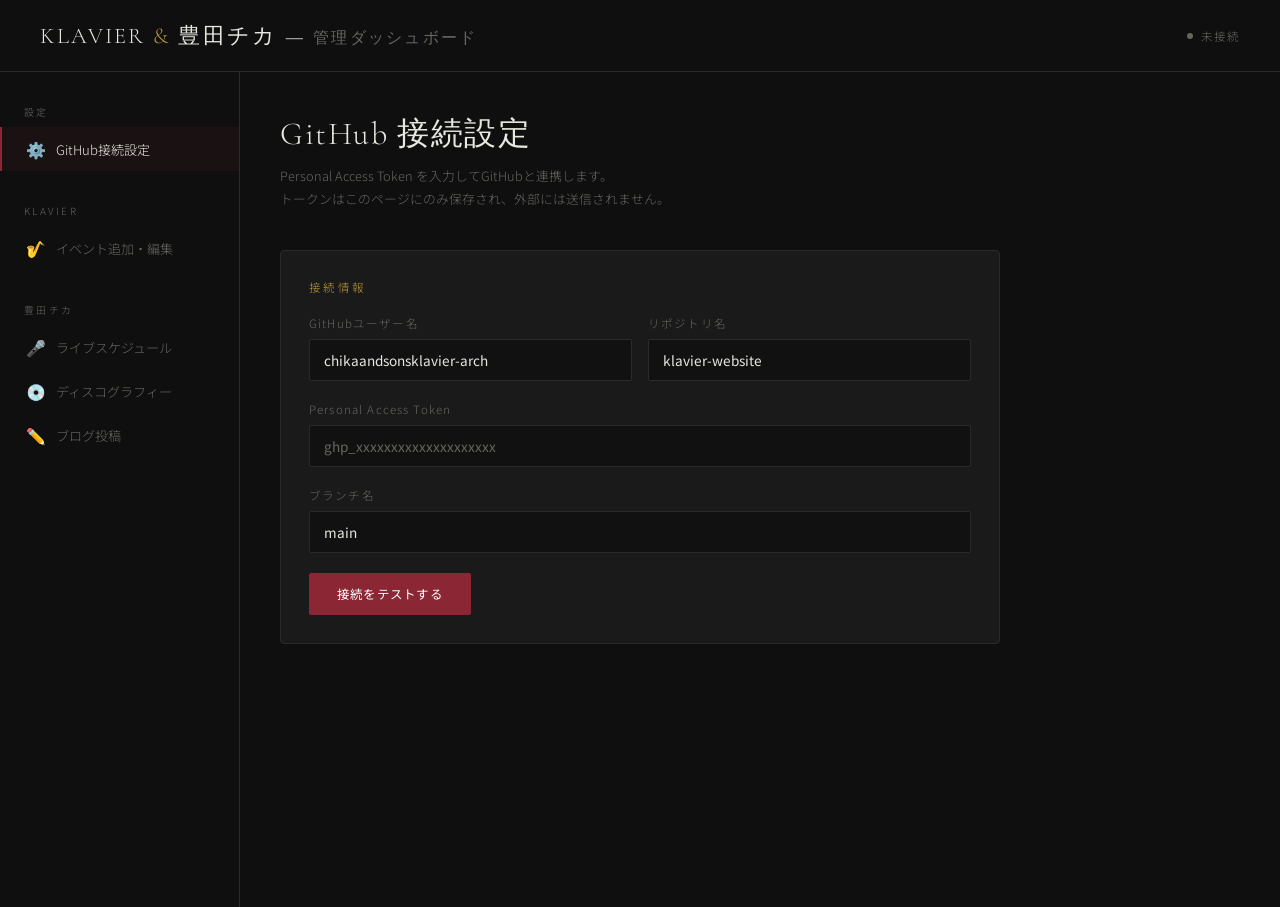
==== dashboard.html @ 5a494f1f "ダッシュボード追加" ====
<!DOCTYPE html>
<html lang="ja">
<head>
  <meta charset="UTF-8">
  <meta name="viewport" content="width=device-width, initial-scale=1.0">
  <title>管理ダッシュボード | KLAVIER & 豊田チカ</title>
  <link rel="preconnect" href="https://fonts.googleapis.com">
  <link href="https://fonts.googleapis.com/css2?family=Cormorant+Garamond:wght@300;400;600&family=Noto+Sans+JP:wght@300;400;500&display=swap" rel="stylesheet">
  <style>
    :root {
      --bg: #0f0f0f;
      --bg-card: #1a1a1a;
      --bg-input: #111111;
      --border: #2a2a2a;
      --border-focus: #8b2635;
      --text: #e8e8e0;
      --text-muted: #666660;
      --accent: #8b2635;
      --accent-light: #c4556a;
      --gold: #b8973a;
      --success: #3a8b5a;
      --font-display: 'Cormorant Garamond', Georgia, serif;
      --font-body: 'Noto Sans JP', sans-serif;
    }

    * { box-sizing: border-box; margin: 0; padding: 0; }

    body {
      background: var(--bg);
      color: var(--text);
      font-family: var(--font-body);
      font-weight: 300;
      min-height: 100vh;
    }

    /* ── ヘッダー ── */
    .header {
      border-bottom: 1px solid var(--border);
      padding: 20px 40px;
      display: flex;
      align-items: center;
      justify-content: space-between;
    }

    .header-logo {
      font-family: var(--font-display);
      font-size: 1.4rem;
      letter-spacing: 0.1em;
      color: var(--text);
    }

    .header-logo span { color: var(--gold); }

    .header-status {
      font-size: 0.72rem;
      letter-spacing: 0.1em;
      color: var(--text-muted);
      display: flex;
      align-items: center;
      gap: 8px;
    }

    .status-dot {
      width: 6px;
      height: 6px;
      border-radius: 50%;
      background: var(--text-muted);
    }

    .status-dot.connected { background: var(--success); }

    /* ── メインレイアウト ── */
    .layout {
      display: grid;
      grid-template-columns: 240px 1fr;
      min-height: calc(100vh - 65px);
    }

    /* ── サイドバー ── */
    .sidebar {
      border-right: 1px solid var(--border);
      padding: 32px 0;
    }

    .sidebar-section {
      margin-bottom: 32px;
    }

    .sidebar-label {
      font-size: 0.62rem;
      letter-spacing: 0.25em;
      text-transform: uppercase;
      color: var(--text-muted);
      padding: 0 24px;
      margin-bottom: 8px;
    }

    .sidebar-item {
      display: flex;
      align-items: center;
      gap: 10px;
      padding: 10px 24px;
      font-size: 0.82rem;
      color: var(--text-muted);
      cursor: pointer;
      transition: all 0.2s;
      border-left: 2px solid transparent;
    }

    .sidebar-item:hover {
      color: var(--text);
      background: rgba(255,255,255,0.03);
    }

    .sidebar-item.active {
      color: var(--text);
      border-left-color: var(--accent);
      background: rgba(139,38,53,0.08);
    }

    .sidebar-item .icon { font-size: 1rem; width: 20px; text-align: center; }

    /* ── メインコンテンツ ── */
    .main {
      padding: 40px;
      max-width: 800px;
    }

    /* ── セクションタイトル ── */
    .section-title {
      font-family: var(--font-display);
      font-size: 2rem;
      font-weight: 300;
      letter-spacing: 0.05em;
      margin-bottom: 8px;
    }

    .section-desc {
      font-size: 0.8rem;
      color: var(--text-muted);
      margin-bottom: 40px;
      line-height: 1.8;
    }

    /* ── GitHub設定カード ── */
    .settings-card {
      background: var(--bg-card);
      border: 1px solid var(--border);
      border-radius: 4px;
      padding: 28px;
      margin-bottom: 32px;
    }

    .settings-card-title {
      font-size: 0.72rem;
      letter-spacing: 0.2em;
      text-transform: uppercase;
      color: var(--gold);
      margin-bottom: 20px;
    }

    .settings-grid {
      display: grid;
      grid-template-columns: 1fr 1fr;
      gap: 16px;
    }

    /* ── フォーム要素 ── */
    .form-group { margin-bottom: 20px; }

    .form-label {
      display: block;
      font-size: 0.72rem;
      letter-spacing: 0.1em;
      color: var(--text-muted);
      margin-bottom: 8px;
    }

    .form-input,
    .form-textarea,
    .form-select {
      width: 100%;
      background: var(--bg-input);
      border: 1px solid var(--border);
      border-radius: 2px;
      color: var(--text);
      font-family: var(--font-body);
      font-size: 0.85rem;
      padding: 10px 14px;
      outline: none;
      transition: border-color 0.2s;
      -webkit-appearance: none;
    }

    .form-input:focus,
    .form-textarea:focus,
    .form-select:focus {
      border-color: var(--border-focus);
    }

    .form-input::placeholder,
    .form-textarea::placeholder {
      color: var(--text-muted);
    }

    .form-textarea {
      resize: vertical;
      min-height: 100px;
      line-height: 1.7;
    }

    .form-select option { background: var(--bg-card); }

    /* 2カラムグリッド */
    .form-grid {
      display: grid;
      grid-template-columns: 1fr 1fr;
      gap: 16px;
    }

    /* ── ボタン ── */
    .btn {
      padding: 12px 28px;
      font-family: var(--font-body);
      font-size: 0.78rem;
      letter-spacing: 0.1em;
      border-radius: 2px;
      cursor: pointer;
      border: none;
      transition: all 0.2s;
    }

    .btn-primary {
      background: var(--accent);
      color: #fff;
    }

    .btn-primary:hover { background: var(--accent-light); }
    .btn-primary:disabled { opacity: 0.4; cursor: not-allowed; }

    .btn-secondary {
      background: transparent;
      color: var(--text-muted);
      border: 1px solid var(--border);
    }

    .btn-secondary:hover {
      border-color: var(--text-muted);
      color: var(--text);
    }

    .btn-small {
      padding: 8px 16px;
      font-size: 0.72rem;
    }

    /* ── ログ・ステータス ── */
    .log-box {
      background: #080808;
      border: 1px solid var(--border);
      border-radius: 2px;
      padding: 16px;
      font-family: 'Courier New', monospace;
      font-size: 0.75rem;
      color: #5a9;
      min-height: 120px;
      max-height: 200px;
      overflow-y: auto;
      line-height: 1.8;
      margin-top: 20px;
      display: none;
    }

    .log-box.visible { display: block; }
    .log-error { color: #c55; }
    .log-success { color: #5a9; }
    .log-info { color: #88a; }

    /* ── 区切り線 ── */
    .divider {
      border: none;
      border-top: 1px solid var(--border);
      margin: 32px 0;
    }

    /* ── タブ ── */
    .tabs {
      display: flex;
      gap: 2px;
      margin-bottom: 32px;
      border-bottom: 1px solid var(--border);
    }

    .tab {
      padding: 10px 20px;
      font-size: 0.78rem;
      letter-spacing: 0.08em;
      color: var(--text-muted);
      cursor: pointer;
      border-bottom: 2px solid transparent;
      transition: all 0.2s;
      background: none;
      border-top: none;
      border-left: none;
      border-right: none;
      font-family: var(--font-body);
    }

    .tab:hover { color: var(--text); }

    .tab.active {
      color: var(--text);
      border-bottom-color: var(--accent);
    }

    /* ── パネル ── */
    .panel { display: none; }
    .panel.active { display: block; }

    /* ── 画像アップロード ── */
    .upload-area {
      border: 1px dashed var(--border);
      border-radius: 4px;
      padding: 32px;
      text-align: center;
      cursor: pointer;
      transition: border-color 0.2s;
      position: relative;
    }

    .upload-area:hover { border-color: var(--accent); }

    .upload-area input[type="file"] {
      position: absolute;
      inset: 0;
      opacity: 0;
      cursor: pointer;
    }

    .upload-icon { font-size: 2rem; margin-bottom: 8px; }

    .upload-text {
      font-size: 0.8rem;
      color: var(--text-muted);
      line-height: 1.8;
    }

    .upload-preview {
      display: none;
      margin-top: 16px;
    }

    .upload-preview img {
      max-height: 160px;
      border-radius: 2px;
      margin: 0 auto;
    }

    /* ── AIプレビューエリア ── */
    .ai-preview {
      background: var(--bg-card);
      border: 1px solid var(--border);
      border-radius: 4px;
      padding: 20px;
      margin-top: 20px;
      display: none;
    }

    .ai-preview.visible { display: block; }

    .ai-preview-label {
      font-size: 0.65rem;
      letter-spacing: 0.2em;
      text-transform: uppercase;
      color: var(--gold);
      margin-bottom: 12px;
    }

    .ai-preview-content {
      font-size: 0.82rem;
      line-height: 1.9;
      color: var(--text);
      white-space: pre-wrap;
    }

    /* ── スピナー ── */
    .spinner {
      display: inline-block;
      width: 14px;
      height: 14px;
      border: 2px solid rgba(255,255,255,0.2);
      border-top-color: #fff;
      border-radius: 50%;
      animation: spin 0.6s linear infinite;
      vertical-align: middle;
      margin-right: 6px;
    }

    @keyframes spin { to { transform: rotate(360deg); } }

    /* ── トースト通知 ── */
    .toast {
      position: fixed;
      bottom: 32px;
      right: 32px;
      background: var(--bg-card);
      border: 1px solid var(--border);
      border-radius: 4px;
      padding: 16px 24px;
      font-size: 0.82rem;
      transform: translateY(80px);
      opacity: 0;
      transition: all 0.3s;
      z-index: 9999;
    }

    .toast.show {
      transform: translateY(0);
      opacity: 1;
    }

    .toast.success { border-color: var(--success); color: #5cb; }
    .toast.error { border-color: var(--accent); color: var(--accent-light); }

    /* ── レスポンシブ ── */
    @media (max-width: 768px) {
      .layout { grid-template-columns: 1fr; }
      .sidebar { border-right: none; border-bottom: 1px solid var(--border); padding: 16px 0; }
      .sidebar-section { margin-bottom: 8px; }
      .main { padding: 24px 20px; }
      .form-grid { grid-template-columns: 1fr; }
      .settings-grid { grid-template-columns: 1fr; }
      .header { padding: 16px 20px; }
    }
  </style>
</head>
<body>

  <!-- ヘッダー -->
  <header class="header">
    <div class="header-logo">
      KLAVIER <span>&</span> 豊田チカ — <span style="font-size:1rem; color: var(--text-muted);">管理ダッシュボード</span>
    </div>
    <div class="header-status">
      <div class="status-dot" id="status-dot"></div>
      <span id="status-text">未接続</span>
    </div>
  </header>

  <div class="layout">

    <!-- サイドバー -->
    <nav class="sidebar">
      <div class="sidebar-section">
        <div class="sidebar-label">設定</div>
        <div class="sidebar-item active" onclick="showSection('settings')">
          <span class="icon">⚙️</span> GitHub接続設定
        </div>
      </div>

      <div class="sidebar-section">
        <div class="sidebar-label">KLAVIER</div>
        <div class="sidebar-item" onclick="showSection('klavier-event')">
          <span class="icon">🎷</span> イベント追加・編集
        </div>
      </div>

      <div class="sidebar-section">
        <div class="sidebar-label">豊田チカ</div>
        <div class="sidebar-item" onclick="showSection('chika-live')">
          <span class="icon">🎤</span> ライブスケジュール
        </div>
        <div class="sidebar-item" onclick="showSection('chika-disc')">
          <span class="icon">💿</span> ディスコグラフィー
        </div>
        <div class="sidebar-item" onclick="showSection('chika-blog')">
          <span class="icon">✏️</span> ブログ投稿
        </div>
      </div>
    </nav>

    <!-- メインコンテンツ -->
    <main class="main">

      <!-- ══════════════════════════════
           GitHub接続設定
           ══════════════════════════════ -->
      <section id="section-settings" class="panel active">
        <h1 class="section-title">GitHub 接続設定</h1>
        <p class="section-desc">
          Personal Access Token を入力してGitHubと連携します。<br>
          トークンはこのページにのみ保存され、外部には送信されません。
        </p>

        <div class="settings-card">
          <div class="settings-card-title">接続情報</div>
          <div class="settings-grid">
            <div class="form-group">
              <label class="form-label">GitHubユーザー名</label>
              <input type="text" class="form-input" id="gh-user"
                placeholder="chikaandsonsklavier-arch"
                value="chikaandsonsklavier-arch">
            </div>
            <div class="form-group">
              <label class="form-label">リポジトリ名</label>
              <input type="text" class="form-input" id="gh-repo"
                placeholder="klavier-website"
                value="klavier-website">
            </div>
          </div>
          <div class="form-group">
            <label class="form-label">Personal Access Token</label>
            <input type="password" class="form-input" id="gh-token"
              placeholder="ghp_xxxxxxxxxxxxxxxxxxxx">
          </div>
          <div class="form-group">
            <label class="form-label">ブランチ名</label>
            <input type="text" class="form-input" id="gh-branch"
              placeholder="main" value="main">
          </div>
          <button class="btn btn-primary" onclick="testConnection()">接続をテストする</button>
        </div>

        <div id="log-settings" class="log-box"></div>
      </section>

      <!-- ══════════════════════════════
           KLAVIERイベント追加・編集
           ══════════════════════════════ -->
      <section id="section-klavier-event" class="panel">
        <h1 class="section-title">イベント追加・編集</h1>
        <p class="section-desc">
          イベントを追加すると events.js が自動で更新されます。<br>
          ホームのスライドショーとイベントページに自動反映されます。
        </p>

        <!-- タブ：追加 / 一覧 -->
        <div class="tabs">
          <button class="tab active" onclick="switchTab(this, 'tab-add')">＋ イベントを追加</button>
          <button class="tab" onclick="switchTab(this, 'tab-list')">一覧・削除</button>
        </div>

        <!-- 追加タブ -->
        <div id="tab-add" class="panel active">
          <div class="form-grid">
            <div class="form-group">
              <label class="form-label">月 <span style="color:var(--accent)">*</span></label>
              <select class="form-select" id="ev-month">
                <option value="">選択してください</option>
                <option>1</option><option>2</option><option>3</option>
                <option>4</option><option>5</option><option>6</option>
                <option>7</option><option>8</option><option>9</option>
                <option>10</option><option>11</option><option>12</option>
              </select>
            </div>
            <div class="form-group">
              <label class="form-label">日付 <span style="color:var(--accent)">*</span></label>
              <input type="text" class="form-input" id="ev-date"
                placeholder="例: 7月5日（土）">
            </div>
          </div>

          <div class="form-group">
            <label class="form-label">イベントタイトル <span style="color:var(--accent)">*</span></label>
            <input type="text" class="form-input" id="ev-title"
              placeholder="例: Summer Jazz Night">
          </div>

          <div class="form-group">
            <label class="form-label">出演アーティスト <span style="color:var(--accent)">*</span></label>
            <input type="text" class="form-input" id="ev-artist"
              placeholder="例: 豊田チカ & ピアノトリオ">
          </div>

          <div class="form-grid">
            <div class="form-group">
              <label class="form-label">時間</label>
              <input type="text" class="form-input" id="ev-time"
                placeholder="OPEN 19:00 / START 19:30">
            </div>
            <div class="form-group">
              <label class="form-label">料金</label>
              <input type="text" class="form-input" id="ev-charge"
                placeholder="¥3,000">
            </div>
          </div>

          <div class="form-group">
            <label class="form-label">説明文（任意）</label>
            <textarea class="form-textarea" id="ev-desc"
              placeholder="ライブの紹介文を入力してください"></textarea>
          </div>

          <!-- 画像アップロード -->
          <div class="form-group">
            <label class="form-label">フライヤー画像（任意）</label>
            <div class="upload-area" id="upload-area">
              <input type="file" accept="image/*" id="ev-image" onchange="previewImage(this)">
              <div class="upload-icon">🖼️</div>
              <div class="upload-text">
                クリックして画像を選択<br>
                <span style="font-size:0.7rem">JPG・PNG・WebP対応</span>
              </div>
              <div class="upload-preview" id="upload-preview">
                <img id="preview-img" src="" alt="プレビュー">
              </div>
            </div>
          </div>

          <!-- AIによる説明文生成 -->
          <div class="form-group">
            <button class="btn btn-secondary btn-small" onclick="generateDescription()">
              ✨ AIで説明文を生成する
            </button>
            <div class="ai-preview" id="ai-preview">
              <div class="ai-preview-label">AI生成プレビュー</div>
              <div class="ai-preview-content" id="ai-preview-content"></div>
              <div style="margin-top:12px; display:flex; gap:8px;">
                <button class="btn btn-primary btn-small" onclick="useAIDescription()">この文章を使う</button>
                <button class="btn btn-secondary btn-small" onclick="generateDescription()">再生成</button>
              </div>
            </div>
          </div>

          <hr class="divider">

          <div style="display:flex; gap:12px;">
            <button class="btn btn-primary" onclick="addEvent()" id="btn-add-event">
              GitHubに保存して公開する
            </button>
            <button class="btn btn-secondary" onclick="clearEventForm()">クリア</button>
          </div>

          <div id="log-event" class="log-box"></div>
        </div>

        <!-- 一覧タブ -->
        <div id="tab-list" class="panel">
          <button class="btn btn-secondary btn-small" onclick="loadEventList()" style="margin-bottom:20px;">
            🔄 一覧を読み込む
          </button>
          <div id="event-list-container">
            <p style="color:var(--text-muted); font-size:0.82rem;">「一覧を読み込む」をクリックしてください。</p>
          </div>
          <div id="log-list" class="log-box"></div>
        </div>
      </section>

      <!-- ══════════════════════════════
           豊田チカ ライブスケジュール
           ══════════════════════════════ -->
      <section id="section-chika-live" class="panel">
        <h1 class="section-title">ライブスケジュール追加</h1>
        <p class="section-desc">豊田チカサイトのライブスケジュールページに情報を追加します。</p>

        <div class="form-group">
          <label class="form-label">日付 <span style="color:var(--accent)">*</span></label>
          <input type="text" class="form-input" id="live-date" placeholder="例: 7月15日（火）">
        </div>

        <div class="form-group">
          <label class="form-label">タイトル・会場 <span style="color:var(--accent)">*</span></label>
          <input type="text" class="form-input" id="live-title" placeholder="例: Blue Note Tokyo">
        </div>

        <div class="form-grid">
          <div class="form-group">
            <label class="form-label">時間</label>
            <input type="text" class="form-input" id="live-time" placeholder="開場19:00 / 開演19:30">
          </div>
          <div class="form-group">
            <label class="form-label">料金</label>
            <input type="text" class="form-input" id="live-charge" placeholder="¥4,000">
          </div>
        </div>

        <div class="form-group">
          <label class="form-label">詳細・メモ</label>
          <textarea class="form-textarea" id="live-detail" placeholder="会場住所や出演者など"></textarea>
        </div>

        <button class="btn btn-primary" onclick="addLive()">GitHubに保存して公開する</button>
        <div id="log-live" class="log-box"></div>
      </section>

      <!-- ══════════════════════════════
           ディスコグラフィー追加
           ══════════════════════════════ -->
      <section id="section-chika-disc" class="panel">
        <h1 class="section-title">ディスコグラフィー追加</h1>
        <p class="section-desc">新しいCDアルバムをディスコグラフィーページに追加します。</p>

        <div class="form-grid">
          <div class="form-group">
            <label class="form-label">リリース年・種別</label>
            <input type="text" class="form-input" id="disc-year" placeholder="例: 2025 / 12th Album">
          </div>
          <div class="form-group">
            <label class="form-label">レーベル</label>
            <input type="text" class="form-input" id="disc-label" placeholder="例: キングレコード">
          </div>
        </div>

        <div class="form-group">
          <label class="form-label">アルバムタイトル <span style="color:var(--accent)">*</span></label>
          <input type="text" class="form-input" id="disc-title" placeholder="例: My Favorite Songs">
        </div>

        <div class="form-group">
          <label class="form-label">ジャケット画像（任意）</label>
          <div class="upload-area">
            <input type="file" accept="image/*" id="disc-image" onchange="previewDiscImage(this)">
            <div class="upload-icon">💿</div>
            <div class="upload-text">クリックして画像を選択</div>
            <div class="upload-preview" id="disc-preview">
              <img id="disc-preview-img" src="" alt="プレビュー">
            </div>
          </div>
        </div>

        <button class="btn btn-primary" onclick="addDisc()">GitHubに保存して公開する</button>
        <div id="log-disc" class="log-box"></div>
      </section>

      <!-- ══════════════════════════════
           ブログ投稿
           ══════════════════════════════ -->
      <section id="section-chika-blog" class="panel">
        <h1 class="section-title">ブログ投稿</h1>
        <p class="section-desc">新しいブログ記事を投稿します。現在はComing Soon表示中です。</p>

        <div class="form-group">
          <label class="form-label">タイトル <span style="color:var(--accent)">*</span></label>
          <input type="text" class="form-input" id="blog-title" placeholder="記事のタイトル">
        </div>

        <div class="form-group">
          <label class="form-label">本文 <span style="color:var(--accent)">*</span></label>
          <textarea class="form-textarea" id="blog-body"
            style="min-height:200px"
            placeholder="記事の内容を入力してください"></textarea>
        </div>

        <div class="form-group">
          <button class="btn btn-secondary btn-small" onclick="generateBlogContent()">
            ✨ AIで文章を整える
          </button>
          <div class="ai-preview" id="ai-blog-preview">
            <div class="ai-preview-label">AI整形プレビュー</div>
            <div class="ai-preview-content" id="ai-blog-content"></div>
            <div style="margin-top:12px; display:flex; gap:8px;">
              <button class="btn btn-primary btn-small" onclick="useBlogContent()">この内容を使う</button>
              <button class="btn btn-secondary btn-small" onclick="generateBlogContent()">再生成</button>
            </div>
          </div>
        </div>

        <div style="background:rgba(139,38,53,0.08); border:1px solid rgba(139,38,53,0.2); border-radius:4px; padding:16px; margin-bottom:20px; font-size:0.78rem; color:var(--text-muted);">
          ⚠️ ブログ機能は現在Coming Soon表示中です。投稿するとブログページが自動でオープンします。
        </div>

        <button class="btn btn-primary" onclick="addBlog()">GitHubに保存して公開する</button>
        <div id="log-blog" class="log-box"></div>
      </section>

    </main>
  </div>

  <!-- トースト通知 -->
  <div class="toast" id="toast"></div>

<script>
// ============================================================
// GitHub API の設定を取得するヘルパー
// ローカルストレージに保存してページを閉じても設定が残る
// ============================================================
function getConfig() {
  return {
    user:   document.getElementById('gh-user')?.value   || localStorage.getItem('gh-user')   || '',
    repo:   document.getElementById('gh-repo')?.value   || localStorage.getItem('gh-repo')   || '',
    token:  document.getElementById('gh-token')?.value  || localStorage.getItem('gh-token')  || '',
    branch: document.getElementById('gh-branch')?.value || localStorage.getItem('gh-branch') || 'main',
  };
}

// ページ読み込み時に保存済み設定を復元
window.addEventListener('DOMContentLoaded', () => {
  const fields = ['gh-user','gh-repo','gh-token','gh-branch'];
  fields.forEach(id => {
    const el = document.getElementById(id);
    const saved = localStorage.getItem(id);
    if (el && saved) el.value = saved;
  });
});

// 設定をlocalStorageに保存
function saveConfig() {
  ['gh-user','gh-repo','gh-token','gh-branch'].forEach(id => {
    const el = document.getElementById(id);
    if (el) localStorage.setItem(id, el.value);
  });
}

// ============================================================
// GitHub API: ファイルの内容とSHAを取得する
// SHA はファイルを更新するときに必要なID
// ============================================================
async function getFile(path) {
  const { user, repo, token, branch } = getConfig();
  const url = `https://api.github.com/repos/${user}/${repo}/contents/${path}?ref=${branch}`;
  const res = await fetch(url, {
    headers: {
      'Authorization': `token ${token}`,
      'Accept': 'application/vnd.github.v3+json',
    }
  });
  if (!res.ok) throw new Error(`ファイル取得失敗: ${path} (${res.status})`);
  const data = await res.json();
  // Base64デコードしてテキストに変換
  const content = decodeURIComponent(escape(atob(data.content.replace(/\n/g, ''))));
  return { content, sha: data.sha };
}

// ============================================================
// GitHub API: ファイルを更新（または新規作成）する
// ============================================================
async function putFile(path, content, message, sha = null) {
  const { user, repo, token, branch } = getConfig();
  const url = `https://api.github.com/repos/${user}/${repo}/contents/${path}`;
  const body = {
    message,
    content: btoa(unescape(encodeURIComponent(content))), // Base64エンコード
    branch,
  };
  if (sha) body.sha = sha; // 既存ファイルを更新する場合はSHAが必要

  const res = await fetch(url, {
    method: 'PUT',
    headers: {
      'Authorization': `token ${token}`,
      'Accept': 'application/vnd.github.v3+json',
      'Content-Type': 'application/json',
    },
    body: JSON.stringify(body),
  });
  if (!res.ok) {
    const err = await res.json();
    throw new Error(err.message || `更新失敗 (${res.status})`);
  }
  return await res.json();
}

// ============================================================
// ログ表示ヘルパー
// ============================================================
function log(boxId, msg, type = 'info') {
  const box = document.getElementById(boxId);
  if (!box) return;
  box.classList.add('visible');
  const line = document.createElement('div');
  line.className = `log-${type}`;
  const time = new Date().toLocaleTimeString('ja-JP');
  line.textContent = `[${time}] ${msg}`;
  box.appendChild(line);
  box.scrollTop = box.scrollHeight;
}

// ============================================================
// トースト通知
// ============================================================
function showToast(msg, type = 'success') {
  const toast = document.getElementById('toast');
  toast.textContent = msg;
  toast.className = `toast ${type} show`;
  setTimeout(() => toast.classList.remove('show'), 3500);
}

// ============================================================
// セクション切り替え（サイドバー）
// ============================================================
function showSection(name) {
  // 全パネルを非表示
  document.querySelectorAll('.panel[id^="section-"]').forEach(p => p.classList.remove('active'));
  document.querySelectorAll('.sidebar-item').forEach(i => i.classList.remove('active'));

  // 対象を表示
  document.getElementById(`section-${name}`)?.classList.add('active');
  event.currentTarget.classList.add('active');
}

// ============================================================
// タブ切り替え（イベントページ内）
// ============================================================
function switchTab(btn, tabId) {
  btn.closest('.panel[id^="section-"]').querySelectorAll('.tab').forEach(t => t.classList.remove('active'));
  btn.classList.add('active');
  const parent = btn.closest('.panel[id^="section-"]');
  parent.querySelectorAll(':scope > .panel').forEach(p => p.classList.remove('active'));
  parent.querySelector(`#${tabId}`)?.classList.add('active');
}

// ============================================================
// GitHub接続テスト
// ============================================================
async function testConnection() {
  saveConfig();
  const logId = 'log-settings';
  log(logId, 'GitHub APIに接続中...', 'info');

  const { user, repo, token } = getConfig();
  if (!user || !repo || !token) {
    log(logId, '❌ ユーザー名・リポジトリ名・トークンを入力してください', 'error');
    return;
  }

  try {
    const res = await fetch(`https://api.github.com/repos/${user}/${repo}`, {
      headers: { 'Authorization': `token ${token}` }
    });
    if (res.ok) {
      const data = await res.json();
      log(logId, `✅ 接続成功！ リポジトリ: ${data.full_name}`, 'success');
      document.getElementById('status-dot').classList.add('connected');
      document.getElementById('status-text').textContent = '接続済み';
      showToast('GitHubに接続しました！');
    } else {
      log(logId, `❌ 接続失敗 (${res.status}) — トークンを確認してください`, 'error');
    }
  } catch (e) {
    log(logId, `❌ エラー: ${e.message}`, 'error');
  }
}

// ============================================================
// 画像プレビュー
// ============================================================
function previewImage(input) {
  if (!input.files[0]) return;
  const preview = document.getElementById('upload-preview');
  const img = document.getElementById('preview-img');
  img.src = URL.createObjectURL(input.files[0]);
  preview.style.display = 'block';
}

function previewDiscImage(input) {
  if (!input.files[0]) return;
  const preview = document.getElementById('disc-preview');
  const img = document.getElementById('disc-preview-img');
  img.src = URL.createObjectURL(input.files[0]);
  preview.style.display = 'block';
}

// ============================================================
// Claude API: AI説明文生成（イベント用）
// ============================================================
async function generateDescription() {
  const title  = document.getElementById('ev-title').value;
  const artist = document.getElementById('ev-artist').value;
  const date   = document.getElementById('ev-date').value;
  const charge = document.getElementById('ev-charge').value;

  if (!artist) {
    showToast('アーティスト名を入力してください', 'error');
    return;
  }

  const preview = document.getElementById('ai-preview');
  const content = document.getElementById('ai-preview-content');
  preview.classList.add('visible');
  content.textContent = '生成中...';

  try {
    // Claude APIを呼び出して説明文を生成
    const res = await fetch('https://api.anthropic.com/v1/messages', {
      method: 'POST',
      headers: { 'Content-Type': 'application/json' },
      body: JSON.stringify({
        model: 'claude-sonnet-4-20250514',
        max_tokens: 1000,
        messages: [{
          role: 'user',
          content: `阿佐ヶ谷のジャズバー「KLAVIER」のライブイベントの紹介文を日本語で2〜3文で書いてください。
          
イベント情報：
- タイトル: ${title || '未入力'}
- 出演: ${artist}
- 日付: ${date || '未入力'}
- 料金: ${charge || '未入力'}

ジャズバーらしい上品で魅力的な文体でお願いします。来店意欲が高まるような文章にしてください。説明文だけを返してください。`
        }]
      })
    });

    const data = await res.json();
    const text = data.content?.[0]?.text || '生成できませんでした';
    content.textContent = text;
  } catch (e) {
    content.textContent = `エラー: ${e.message}`;
  }
}

// AI生成文をフォームに適用
function useAIDescription() {
  const text = document.getElementById('ai-preview-content').textContent;
  document.getElementById('ev-desc').value = text;
  document.getElementById('ai-preview').classList.remove('visible');
  showToast('説明文を適用しました');
}

// ============================================================
// Claude API: AIブログ文章整形
// ============================================================
async function generateBlogContent() {
  const body = document.getElementById('blog-body').value;
  const title = document.getElementById('blog-title').value;

  if (!body) {
    showToast('本文を入力してください', 'error');
    return;
  }

  const preview = document.getElementById('ai-blog-preview');
  const content = document.getElementById('ai-blog-content');
  preview.classList.add('visible');
  content.textContent = '生成中...';

  try {
    const res = await fetch('https://api.anthropic.com/v1/messages', {
      method: 'POST',
      headers: { 'Content-Type': 'application/json' },
      body: JSON.stringify({
        model: 'claude-sonnet-4-20250514',
        max_tokens: 1000,
        messages: [{
          role: 'user',
          content: `以下の文章をジャズボーカリスト豊田チカのブログ記事として自然で読みやすい日本語に整えてください。
タイトル: ${title}
本文: ${body}

整えた本文だけを返してください。`
        }]
      })
    });

    const data = await res.json();
    content.textContent = data.content?.[0]?.text || '生成できませんでした';
  } catch (e) {
    content.textContent = `エラー: ${e.message}`;
  }
}

function useBlogContent() {
  const text = document.getElementById('ai-blog-content').textContent;
  document.getElementById('blog-body').value = text;
  document.getElementById('ai-blog-preview').classList.remove('visible');
  showToast('本文を適用しました');
}

// ============================================================
// イベント追加 → events.js を更新してGitHubにプッシュ
// ============================================================
async function addEvent() {
  const logId = 'log-event';
  const month  = document.getElementById('ev-month').value;
  const date   = document.getElementById('ev-date').value;
  const title  = document.getElementById('ev-title').value;
  const artist = document.getElementById('ev-artist').value;
  const time   = document.getElementById('ev-time').value;
  const charge = document.getElementById('ev-charge').value;
  const desc   = document.getElementById('ev-desc').value;

  if (!month || !date || !artist) {
    showToast('月・日付・アーティスト名は必須です', 'error');
    return;
  }

  const btn = document.getElementById('btn-add-event');
  btn.disabled = true;
  btn.innerHTML = '<span class="spinner"></span>保存中...';

  log(logId, 'events.js を取得中...', 'info');

  try {
    // events.js のパス（リポジトリ内のパス）
    const filePath = 'files/klavier/js/events.js';
    const { content, sha } = await getFile(filePath);

    // 新しいイベントオブジェクトを文字列として作成
    const newEvent = `  {
    month: ${month},
    date: "${date}",
    title: "${title}",
    artist: "${artist}",
    time: "${time || 'OPEN 19:00 / START 19:30'}",
    charge: "${charge || '¥3,000'}",
    description: "${desc.replace(/"/g, '\\"')}",
    image: "",
  },`;

    // events.js の配列の末尾（];の直前）に挿入
    const updated = content.replace(/(\s*\];)(?=[^]*$)/, `\n${newEvent}\n$1`);

    log(logId, 'GitHubに保存中...', 'info');
    await putFile(filePath, updated, `イベント追加: ${date} ${artist}`, sha);

    log(logId, `✅ 完了！ ${date} ${artist} を追加しました`, 'success');
    log(logId, '⏳ サイトへの反映まで1〜2分かかります', 'info');
    showToast('イベントを追加しました！');
    clearEventForm();

  } catch (e) {
    log(logId, `❌ エラー: ${e.message}`, 'error');
    showToast('エラーが発生しました', 'error');
  } finally {
    btn.disabled = false;
    btn.innerHTML = 'GitHubに保存して公開する';
  }
}

// ============================================================
// イベント一覧読み込み
// ============================================================
async function loadEventList() {
  const logId = 'log-list';
  const container = document.getElementById('event-list-container');
  container.innerHTML = '<p style="color:var(--text-muted);font-size:0.82rem;">読み込み中...</p>';

  try {
    const { content } = await getFile('files/klavier/js/events.js');

    // events.jsからイベントデータを正規表現で抽出
    const matches = [...content.matchAll(/month:\s*(\d+)[^}]*date:\s*"([^"]+)"[^}]*title:\s*"([^"]+)"[^}]*artist:\s*"([^"]+)"/gs)];

    if (matches.length === 0) {
      container.innerHTML = '<p style="color:var(--text-muted);font-size:0.82rem;">イベントが見つかりません</p>';
      return;
    }

    container.innerHTML = matches.map((m, i) => `
      <div style="display:grid; grid-template-columns:1fr auto; gap:12px; align-items:center;
                  padding:14px 16px; border:1px solid var(--border); border-radius:2px; margin-bottom:8px;">
        <div>
          <div style="font-size:0.72rem; color:var(--gold); margin-bottom:4px;">${m[1]}月 — ${m[2]}</div>
          <div style="font-size:0.88rem;">${m[3]}</div>
          <div style="font-size:0.78rem; color:var(--text-muted);">${m[4]}</div>
        </div>
      </div>
    `).join('');

    log(logId, `✅ ${matches.length}件のイベントを読み込みました`, 'success');

  } catch (e) {
    container.innerHTML = `<p style="color:var(--accent-light);font-size:0.82rem;">❌ ${e.message}</p>`;
  }
}

// ============================================================
// ライブスケジュール追加 → chika/live-schedule.html を更新
// ============================================================
async function addLive() {
  const logId = 'log-live';
  const date   = document.getElementById('live-date').value;
  const title  = document.getElementById('live-title').value;
  const time   = document.getElementById('live-time').value;
  const charge = document.getElementById('live-charge').value;
  const detail = document.getElementById('live-detail').value;

  if (!date || !title) {
    showToast('日付とタイトルは必須です', 'error');
    return;
  }

  log(logId, 'live-schedule.html を取得中...', 'info');

  try {
    const filePath = 'files/chika/live-schedule.html';
    const { content, sha } = await getFile(filePath);

    // 新しいライブアイテムのHTMLを作成
    const newItem = `
        <div class="event-list-item">
          <div class="event-list-date">
            <div class="event-list-date-text">${date}</div>
          </div>
          <div class="event-list-body">
            <h3 class="event-list-title">${title}</h3>
            <p class="event-list-artist">豊田チカ</p>
            <div class="event-list-meta">
              ${time ? `<strong>時間</strong>${time}<br>` : ''}
              ${charge ? `<strong>料金</strong>${charge}<br>` : ''}
              ${detail ? `<span style="color:var(--color-text-muted)">${detail}</span>` : ''}
            </div>
          </div>
        </div>`;

    // 「準備中」のサンプルアイテムの後に挿入
    const updated = content.replace(
      /(<div class="events-list"[^>]*>)/,
      `$1\n${newItem}`
    );

    log(logId, 'GitHubに保存中...', 'info');
    await putFile(filePath, updated, `ライブ追加: ${date} ${title}`, sha);

    log(logId, `✅ 完了！ ${date} ${title} を追加しました`, 'success');
    showToast('ライブスケジュールを追加しました！');

    // フォームをクリア
    ['live-date','live-title','live-time','live-charge','live-detail'].forEach(id => {
      document.getElementById(id).value = '';
    });

  } catch (e) {
    log(logId, `❌ エラー: ${e.message}`, 'error');
    showToast('エラーが発生しました', 'error');
  }
}

// ============================================================
// ディスコグラフィー追加 → chika/discography.html を更新
// ============================================================
async function addDisc() {
  const logId  = 'log-disc';
  const year   = document.getElementById('disc-year').value;
  const title  = document.getElementById('disc-title').value;
  const label  = document.getElementById('disc-label').value;

  if (!title) {
    showToast('タイトルは必須です', 'error');
    return;
  }

  log(logId, 'discography.html を取得中...', 'info');

  try {
    const filePath = 'files/chika/discography.html';
    const { content, sha } = await getFile(filePath);

    const newItem = `
        <article class="disc-item">
          <div class="disc-cover">♩</div>
          <div class="disc-info">
            <p class="disc-year">${year}</p>
            <h2 class="disc-title">${title}</h2>
            <p class="disc-label">${label}</p>
          </div>
        </article>`;

    // ディスコグラフィーリストの先頭に追加（新しいものを上に）
    const updated = content.replace(
      /(<div class="discography-list">)/,
      `$1\n${newItem}`
    );

    log(logId, 'GitHubに保存中...', 'info');
    await putFile(filePath, updated, `ディスコグラフィー追加: ${title}`, sha);

    log(logId, `✅ 完了！ ${title} を追加しました`, 'success');
    showToast('ディスコグラフィーを追加しました！');

    ['disc-year','disc-title','disc-label'].forEach(id => {
      document.getElementById(id).value = '';
    });

  } catch (e) {
    log(logId, `❌ エラー: ${e.message}`, 'error');
    showToast('エラーが発生しました', 'error');
  }
}

// ============================================================
// ブログ投稿 → chika/blog.html を更新（Coming Soonを解除）
// ============================================================
async function addBlog() {
  const logId = 'log-blog';
  const title = document.getElementById('blog-title').value;
  const body  = document.getElementById('blog-body').value;

  if (!title || !body) {
    showToast('タイトルと本文は必須です', 'error');
    return;
  }

  log(logId, 'blog.html を取得中...', 'info');

  try {
    const filePath = 'files/chika/blog.html';
    const { content, sha } = await getFile(filePath);

    const date = new Date().toLocaleDateString('ja-JP', { year:'numeric', month:'long', day:'numeric' });

    // Coming Soonのdivを実際のブログ記事に置き換える
    const newContent = content.replace(
      /<div class="coming-soon">[\s\S]*?<\/div>/,
      `<div style="max-width:680px; margin:0 auto; padding: 80px 40px;">
        <article style="border-bottom:1px solid var(--color-border); padding-bottom:60px; margin-bottom:60px;">
          <p style="font-size:0.72rem; letter-spacing:0.2em; color:var(--color-text-muted); margin-bottom:16px;">${date}</p>
          <h2 style="font-family:var(--font-display); font-size:1.8rem; font-weight:400; margin-bottom:24px;">${title}</h2>
          <div style="font-size:0.9rem; line-height:2.1; color:var(--color-text);">${body.replace(/\n/g, '<br>')}</div>
        </article>
      </div>`
    );

    log(logId, 'GitHubに保存中...', 'info');
    await putFile(filePath, newContent, `ブログ投稿: ${title}`, sha);

    log(logId, `✅ 完了！「${title}」を投稿しました`, 'success');
    showToast('ブログを投稿しました！');

  } catch (e) {
    log(logId, `❌ エラー: ${e.message}`, 'error');
    showToast('エラーが発生しました', 'error');
  }
}

// ============================================================
// フォームクリア
// ============================================================
function clearEventForm() {
  ['ev-month','ev-date','ev-title','ev-artist','ev-time','ev-charge','ev-desc'].forEach(id => {
    const el = document.getElementById(id);
    if (el) el.value = '';
  });
  document.getElementById('upload-preview').style.display = 'none';
  document.getElementById('ai-preview').classList.remove('visible');
}
</script>
</body>
</html>
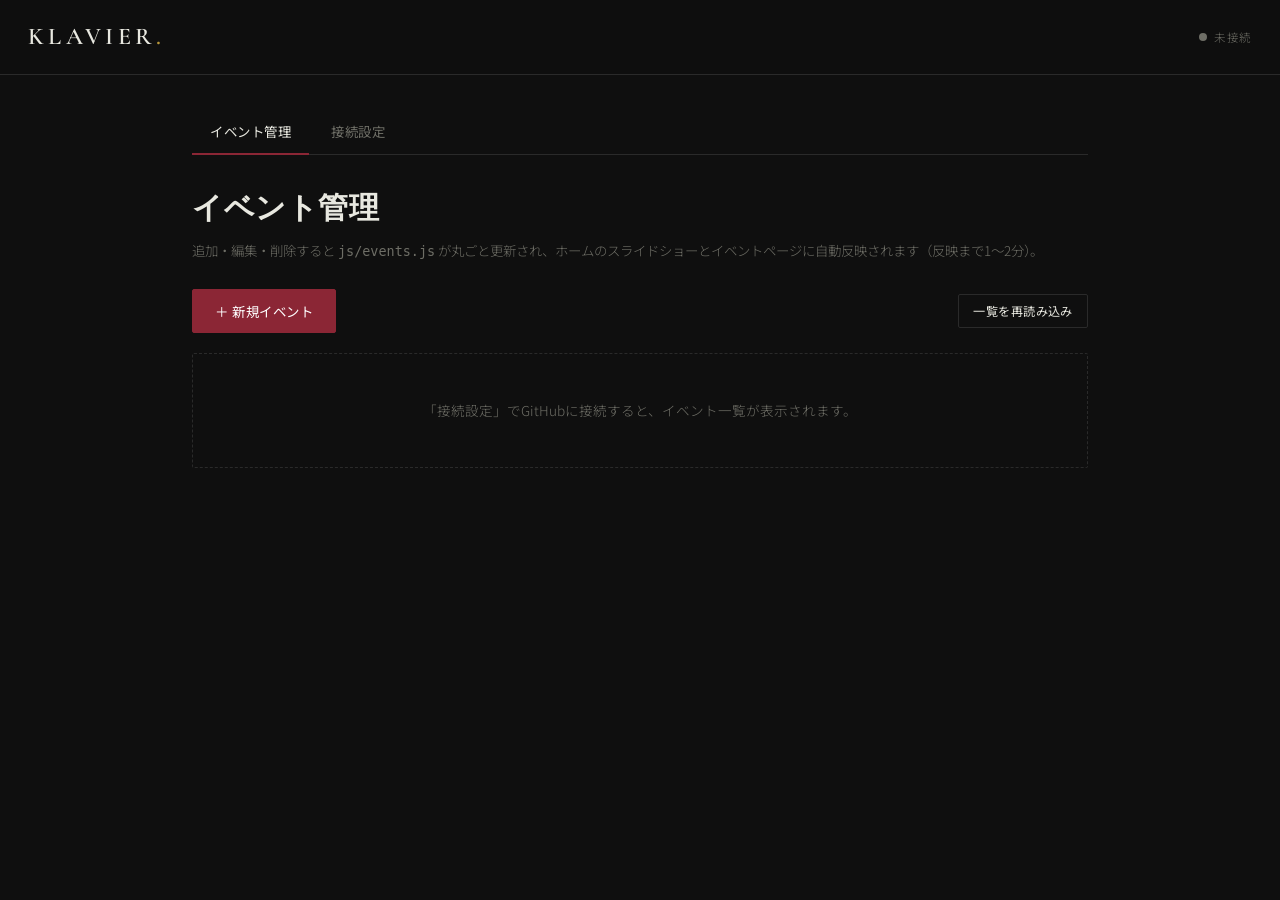
==== commit b605ec09: "feat: rebuild dashboard with edit/delete + working image upload" ====
--- a/dashboard.html
+++ b/dashboard.html
@@ -1,1330 +1,738 @@
 <!DOCTYPE html>
 <html lang="ja">
 <head>
-  <meta charset="UTF-8">
-  <meta name="viewport" content="width=device-width, initial-scale=1.0">
-  <title>管理ダッシュボード | KLAVIER & 豊田チカ</title>
-  <link rel="preconnect" href="https://fonts.googleapis.com">
-  <link href="https://fonts.googleapis.com/css2?family=Cormorant+Garamond:wght@300;400;600&family=Noto+Sans+JP:wght@300;400;500&display=swap" rel="stylesheet">
-  <style>
-    :root {
-      --bg: #0f0f0f;
-      --bg-card: #1a1a1a;
-      --bg-input: #111111;
-      --border: #2a2a2a;
-      --border-focus: #8b2635;
-      --text: #e8e8e0;
-      --text-muted: #666660;
-      --accent: #8b2635;
-      --accent-light: #c4556a;
-      --gold: #b8973a;
-      --success: #3a8b5a;
-      --font-display: 'Cormorant Garamond', Georgia, serif;
-      --font-body: 'Noto Sans JP', sans-serif;
-    }
-
-    * { box-sizing: border-box; margin: 0; padding: 0; }
-
-    body {
-      background: var(--bg);
-      color: var(--text);
-      font-family: var(--font-body);
-      font-weight: 300;
-      min-height: 100vh;
-    }
-
-    /* ── ヘッダー ── */
-    .header {
-      border-bottom: 1px solid var(--border);
-      padding: 20px 40px;
-      display: flex;
-      align-items: center;
-      justify-content: space-between;
-    }
-
-    .header-logo {
-      font-family: var(--font-display);
-      font-size: 1.4rem;
-      letter-spacing: 0.1em;
-      color: var(--text);
-    }
-
-    .header-logo span { color: var(--gold); }
-
-    .header-status {
-      font-size: 0.72rem;
-      letter-spacing: 0.1em;
-      color: var(--text-muted);
-      display: flex;
-      align-items: center;
-      gap: 8px;
-    }
-
-    .status-dot {
-      width: 6px;
-      height: 6px;
-      border-radius: 50%;
-      background: var(--text-muted);
-    }
-
-    .status-dot.connected { background: var(--success); }
-
-    /* ── メインレイアウト ── */
-    .layout {
-      display: grid;
-      grid-template-columns: 240px 1fr;
-      min-height: calc(100vh - 65px);
-    }
-
-    /* ── サイドバー ── */
-    .sidebar {
-      border-right: 1px solid var(--border);
-      padding: 32px 0;
-    }
-
-    .sidebar-section {
-      margin-bottom: 32px;
-    }
-
-    .sidebar-label {
-      font-size: 0.62rem;
-      letter-spacing: 0.25em;
-      text-transform: uppercase;
-      color: var(--text-muted);
-      padding: 0 24px;
-      margin-bottom: 8px;
-    }
-
-    .sidebar-item {
-      display: flex;
-      align-items: center;
-      gap: 10px;
-      padding: 10px 24px;
-      font-size: 0.82rem;
-      color: var(--text-muted);
-      cursor: pointer;
-      transition: all 0.2s;
-      border-left: 2px solid transparent;
-    }
-
-    .sidebar-item:hover {
-      color: var(--text);
-      background: rgba(255,255,255,0.03);
-    }
-
-    .sidebar-item.active {
-      color: var(--text);
-      border-left-color: var(--accent);
-      background: rgba(139,38,53,0.08);
-    }
-
-    .sidebar-item .icon { font-size: 1rem; width: 20px; text-align: center; }
-
-    /* ── メインコンテンツ ── */
-    .main {
-      padding: 40px;
-      max-width: 800px;
-    }
-
-    /* ── セクションタイトル ── */
-    .section-title {
-      font-family: var(--font-display);
-      font-size: 2rem;
-      font-weight: 300;
-      letter-spacing: 0.05em;
-      margin-bottom: 8px;
-    }
-
-    .section-desc {
-      font-size: 0.8rem;
-      color: var(--text-muted);
-      margin-bottom: 40px;
-      line-height: 1.8;
-    }
-
-    /* ── GitHub設定カード ── */
-    .settings-card {
-      background: var(--bg-card);
-      border: 1px solid var(--border);
-      border-radius: 4px;
-      padding: 28px;
-      margin-bottom: 32px;
-    }
-
-    .settings-card-title {
-      font-size: 0.72rem;
-      letter-spacing: 0.2em;
-      text-transform: uppercase;
-      color: var(--gold);
-      margin-bottom: 20px;
-    }
-
-    .settings-grid {
-      display: grid;
-      grid-template-columns: 1fr 1fr;
-      gap: 16px;
-    }
-
-    /* ── フォーム要素 ── */
-    .form-group { margin-bottom: 20px; }
-
-    .form-label {
-      display: block;
-      font-size: 0.72rem;
-      letter-spacing: 0.1em;
-      color: var(--text-muted);
-      margin-bottom: 8px;
-    }
-
-    .form-input,
-    .form-textarea,
-    .form-select {
-      width: 100%;
-      background: var(--bg-input);
-      border: 1px solid var(--border);
-      border-radius: 2px;
-      color: var(--text);
-      font-family: var(--font-body);
-      font-size: 0.85rem;
-      padding: 10px 14px;
-      outline: none;
-      transition: border-color 0.2s;
-      -webkit-appearance: none;
-    }
-
-    .form-input:focus,
-    .form-textarea:focus,
-    .form-select:focus {
-      border-color: var(--border-focus);
-    }
-
-    .form-input::placeholder,
-    .form-textarea::placeholder {
-      color: var(--text-muted);
-    }
-
-    .form-textarea {
-      resize: vertical;
-      min-height: 100px;
-      line-height: 1.7;
-    }
-
-    .form-select option { background: var(--bg-card); }
-
-    /* 2カラムグリッド */
-    .form-grid {
-      display: grid;
-      grid-template-columns: 1fr 1fr;
-      gap: 16px;
-    }
-
-    /* ── ボタン ── */
-    .btn {
-      padding: 12px 28px;
-      font-family: var(--font-body);
-      font-size: 0.78rem;
-      letter-spacing: 0.1em;
-      border-radius: 2px;
-      cursor: pointer;
-      border: none;
-      transition: all 0.2s;
-    }
-
-    .btn-primary {
-      background: var(--accent);
-      color: #fff;
-    }
-
-    .btn-primary:hover { background: var(--accent-light); }
-    .btn-primary:disabled { opacity: 0.4; cursor: not-allowed; }
-
-    .btn-secondary {
-      background: transparent;
-      color: var(--text-muted);
-      border: 1px solid var(--border);
-    }
-
-    .btn-secondary:hover {
-      border-color: var(--text-muted);
-      color: var(--text);
-    }
-
-    .btn-small {
-      padding: 8px 16px;
-      font-size: 0.72rem;
-    }
-
-    /* ── ログ・ステータス ── */
-    .log-box {
-      background: #080808;
-      border: 1px solid var(--border);
-      border-radius: 2px;
-      padding: 16px;
-      font-family: 'Courier New', monospace;
-      font-size: 0.75rem;
-      color: #5a9;
-      min-height: 120px;
-      max-height: 200px;
-      overflow-y: auto;
-      line-height: 1.8;
-      margin-top: 20px;
-      display: none;
-    }
-
-    .log-box.visible { display: block; }
-    .log-error { color: #c55; }
-    .log-success { color: #5a9; }
-    .log-info { color: #88a; }
-
-    /* ── 区切り線 ── */
-    .divider {
-      border: none;
-      border-top: 1px solid var(--border);
-      margin: 32px 0;
-    }
-
-    /* ── タブ ── */
-    .tabs {
-      display: flex;
-      gap: 2px;
-      margin-bottom: 32px;
-      border-bottom: 1px solid var(--border);
-    }
-
-    .tab {
-      padding: 10px 20px;
-      font-size: 0.78rem;
-      letter-spacing: 0.08em;
-      color: var(--text-muted);
-      cursor: pointer;
-      border-bottom: 2px solid transparent;
-      transition: all 0.2s;
-      background: none;
-      border-top: none;
-      border-left: none;
-      border-right: none;
-      font-family: var(--font-body);
-    }
-
-    .tab:hover { color: var(--text); }
-
-    .tab.active {
-      color: var(--text);
-      border-bottom-color: var(--accent);
-    }
-
-    /* ── パネル ── */
-    .panel { display: none; }
-    .panel.active { display: block; }
-
-    /* ── 画像アップロード ── */
-    .upload-area {
-      border: 1px dashed var(--border);
-      border-radius: 4px;
-      padding: 32px;
-      text-align: center;
-      cursor: pointer;
-      transition: border-color 0.2s;
-      position: relative;
-    }
-
-    .upload-area:hover { border-color: var(--accent); }
-
-    .upload-area input[type="file"] {
-      position: absolute;
-      inset: 0;
-      opacity: 0;
-      cursor: pointer;
-    }
-
-    .upload-icon { font-size: 2rem; margin-bottom: 8px; }
-
-    .upload-text {
-      font-size: 0.8rem;
-      color: var(--text-muted);
-      line-height: 1.8;
-    }
-
-    .upload-preview {
-      display: none;
-      margin-top: 16px;
-    }
-
-    .upload-preview img {
-      max-height: 160px;
-      border-radius: 2px;
-      margin: 0 auto;
-    }
-
-    /* ── AIプレビューエリア ── */
-    .ai-preview {
-      background: var(--bg-card);
-      border: 1px solid var(--border);
-      border-radius: 4px;
-      padding: 20px;
-      margin-top: 20px;
-      display: none;
-    }
-
-    .ai-preview.visible { display: block; }
-
-    .ai-preview-label {
-      font-size: 0.65rem;
-      letter-spacing: 0.2em;
-      text-transform: uppercase;
-      color: var(--gold);
-      margin-bottom: 12px;
-    }
-
-    .ai-preview-content {
-      font-size: 0.82rem;
-      line-height: 1.9;
-      color: var(--text);
-      white-space: pre-wrap;
-    }
-
-    /* ── スピナー ── */
-    .spinner {
-      display: inline-block;
-      width: 14px;
-      height: 14px;
-      border: 2px solid rgba(255,255,255,0.2);
-      border-top-color: #fff;
-      border-radius: 50%;
-      animation: spin 0.6s linear infinite;
-      vertical-align: middle;
-      margin-right: 6px;
-    }
-
-    @keyframes spin { to { transform: rotate(360deg); } }
-
-    /* ── トースト通知 ── */
-    .toast {
-      position: fixed;
-      bottom: 32px;
-      right: 32px;
-      background: var(--bg-card);
-      border: 1px solid var(--border);
-      border-radius: 4px;
-      padding: 16px 24px;
-      font-size: 0.82rem;
-      transform: translateY(80px);
-      opacity: 0;
-      transition: all 0.3s;
-      z-index: 9999;
-    }
-
-    .toast.show {
-      transform: translateY(0);
-      opacity: 1;
-    }
-
-    .toast.success { border-color: var(--success); color: #5cb; }
-    .toast.error { border-color: var(--accent); color: var(--accent-light); }
-
-    /* ── レスポンシブ ── */
-    @media (max-width: 768px) {
-      .layout { grid-template-columns: 1fr; }
-      .sidebar { border-right: none; border-bottom: 1px solid var(--border); padding: 16px 0; }
-      .sidebar-section { margin-bottom: 8px; }
-      .main { padding: 24px 20px; }
-      .form-grid { grid-template-columns: 1fr; }
-      .settings-grid { grid-template-columns: 1fr; }
-      .header { padding: 16px 20px; }
-    }
-  </style>
+<meta charset="UTF-8">
+<meta name="viewport" content="width=device-width, initial-scale=1.0">
+<title>KLAVIER 管理ダッシュボード</title>
+<link href="https://fonts.googleapis.com/css2?family=Cormorant+Garamond:wght@300;400;600&family=Noto+Sans+JP:wght@300;400;500&display=swap" rel="stylesheet">
+<style>
+  :root {
+    --bg: #0f0f0f;
+    --bg-card: #1a1a1a;
+    --bg-input: #111111;
+    --border: #2a2a2a;
+    --border-focus: #8b2635;
+    --text: #e8e8e0;
+    --text-muted: #6e6e66;
+    --accent: #8b2635;
+    --accent-light: #c4556a;
+    --gold: #b8973a;
+    --font-display: 'Cormorant Garamond', Georgia, serif;
+    --font-body: 'Noto Sans JP', system-ui, sans-serif;
+  }
+  * { box-sizing: border-box; margin: 0; padding: 0; }
+  body {
+    background: var(--bg);
+    color: var(--text);
+    font-family: var(--font-body);
+    font-weight: 300;
+    line-height: 1.6;
+    -webkit-font-smoothing: antialiased;
+  }
+  a { color: var(--gold); }
+
+  /* header */
+  .header {
+    display: flex; align-items: center; justify-content: space-between;
+    padding: 18px 28px;
+    border-bottom: 1px solid var(--border);
+    position: sticky; top: 0; background: rgba(15,15,15,.92);
+    backdrop-filter: blur(8px); z-index: 20;
+  }
+  .header-logo {
+    font-family: var(--font-display);
+    font-size: 1.5rem; letter-spacing: .18em; font-weight: 600;
+  }
+  .header-logo span { color: var(--gold); }
+  .conn-pill {
+    font-size: .72rem; letter-spacing: .05em;
+    display: flex; align-items: center; gap: 7px; color: var(--text-muted);
+  }
+  .dot { width: 8px; height: 8px; border-radius: 50%; background: var(--text-muted); transition: background .3s; }
+  .dot.ok { background: #4caf7d; }
+  .dot.bad { background: var(--accent-light); }
+
+  .wrap { max-width: 940px; margin: 0 auto; padding: 34px 22px 90px; }
+
+  /* nav */
+  .nav { display: flex; gap: 4px; margin-bottom: 30px; border-bottom: 1px solid var(--border); }
+  .nav button {
+    background: none; border: none; color: var(--text-muted);
+    font-family: var(--font-body); font-size: .84rem; letter-spacing: .04em;
+    padding: 12px 18px; cursor: pointer; border-bottom: 2px solid transparent;
+    margin-bottom: -1px; transition: color .2s, border-color .2s;
+  }
+  .nav button:hover { color: var(--text); }
+  .nav button.active { color: var(--text); border-bottom-color: var(--accent); }
+
+  .view { display: none; }
+  .view.active { display: block; }
+
+  .section-title {
+    font-family: var(--font-display); font-size: 1.9rem; font-weight: 600;
+    letter-spacing: .02em; margin-bottom: 6px;
+  }
+  .section-desc { color: var(--text-muted); font-size: .84rem; margin-bottom: 26px; }
+
+  /* forms */
+  .form-grid { display: grid; grid-template-columns: 1fr 1fr; gap: 16px; }
+  .form-group { margin-bottom: 16px; }
+  .form-group.full { grid-column: 1 / -1; }
+  .form-label { display: block; font-size: .76rem; letter-spacing: .05em; color: var(--text-muted); margin-bottom: 7px; }
+  .req { color: var(--accent-light); }
+  .form-input, .form-select, textarea.form-input {
+    width: 100%; background: var(--bg-input); border: 1px solid var(--border);
+    border-radius: 2px; color: var(--text); font-family: var(--font-body);
+    font-size: .9rem; font-weight: 300; padding: 11px 13px; transition: border-color .2s;
+  }
+  .form-input:focus, .form-select:focus, textarea.form-input:focus { outline: none; border-color: var(--border-focus); }
+  textarea.form-input { resize: vertical; min-height: 82px; }
+  .form-select { appearance: none; cursor: pointer; }
+  .hint { font-size: .72rem; color: var(--text-muted); margin-top: 6px; }
+
+  /* buttons */
+  .btn {
+    font-family: var(--font-body); font-size: .84rem; letter-spacing: .04em;
+    padding: 11px 22px; border-radius: 2px; border: 1px solid var(--border);
+    background: var(--bg-card); color: var(--text); cursor: pointer; transition: all .2s;
+  }
+  .btn:hover { border-color: var(--gold); color: var(--gold); }
+  .btn:disabled { opacity: .5; cursor: not-allowed; }
+  .btn-primary { background: var(--accent); border-color: var(--accent); color: #fff; }
+  .btn-primary:hover { background: #a12e40; border-color: #a12e40; color: #fff; }
+  .btn-ghost { background: none; }
+  .btn-sm { padding: 7px 14px; font-size: .76rem; }
+  .btn-danger { color: var(--accent-light); }
+  .btn-danger:hover { border-color: var(--accent-light); color: #fff; background: var(--accent); }
+  .btn-row { display: flex; gap: 10px; flex-wrap: wrap; align-items: center; }
+
+  /* image upload */
+  .drop {
+    border: 1px dashed var(--border); border-radius: 2px; padding: 18px;
+    text-align: center; color: var(--text-muted); font-size: .82rem; cursor: pointer;
+    transition: border-color .2s, color .2s;
+  }
+  .drop:hover { border-color: var(--gold); color: var(--gold); }
+  .thumb-wrap { margin-top: 12px; display: none; }
+  .thumb-wrap.show { display: block; }
+  .thumb { max-width: 220px; max-height: 150px; border: 1px solid var(--border); border-radius: 2px; display: block; }
+  .thumb-meta { font-size: .72rem; color: var(--text-muted); margin-top: 6px; word-break: break-all; }
+
+  /* event list */
+  .toolbar { display: flex; justify-content: space-between; align-items: center; margin-bottom: 20px; gap: 12px; flex-wrap: wrap; }
+  .ev-card {
+    display: grid; grid-template-columns: 66px 1fr auto; gap: 16px; align-items: center;
+    padding: 14px 16px; border: 1px solid var(--border); border-radius: 2px; margin-bottom: 10px;
+    background: var(--bg-card);
+  }
+  .ev-thumb {
+    width: 66px; height: 66px; object-fit: cover; border-radius: 2px; border: 1px solid var(--border);
+    background: var(--bg-input);
+  }
+  .ev-thumb.empty {
+    display: flex; align-items: center; justify-content: center;
+    color: var(--text-muted); font-size: .62rem; text-align: center;
+  }
+  .ev-month { font-size: .7rem; letter-spacing: .08em; color: var(--gold); margin-bottom: 3px; }
+  .ev-title { font-size: .95rem; margin-bottom: 2px; }
+  .ev-sub { font-size: .78rem; color: var(--text-muted); }
+  .ev-actions { display: flex; flex-direction: column; gap: 6px; }
+
+  /* editor card */
+  .editor { border: 1px solid var(--border); border-radius: 2px; padding: 22px; margin-bottom: 26px; background: var(--bg-card); display: none; }
+  .editor.show { display: block; }
+  .editor-head { display: flex; justify-content: space-between; align-items: baseline; margin-bottom: 18px; }
+  .editor-title { font-family: var(--font-display); font-size: 1.3rem; font-weight: 600; }
+  .editor-badge { font-size: .7rem; letter-spacing: .06em; color: var(--gold); }
+
+  .empty-state { text-align: center; padding: 46px 20px; color: var(--text-muted); font-size: .85rem; border: 1px dashed var(--border); border-radius: 2px; }
+
+  /* log / toast */
+  .log-box { margin-top: 18px; font-family: ui-monospace, monospace; font-size: .76rem; }
+  .log-line { padding: 3px 0; }
+  .log-info { color: var(--text-muted); }
+  .log-success { color: #4caf7d; }
+  .log-error { color: var(--accent-light); }
+  .toast {
+    position: fixed; bottom: 26px; left: 50%; transform: translateX(-50%) translateY(20px);
+    background: var(--bg-card); border: 1px solid var(--border); border-left: 3px solid var(--gold);
+    padding: 13px 22px; border-radius: 2px; font-size: .84rem; opacity: 0; pointer-events: none;
+    transition: all .3s; z-index: 50; max-width: 90vw;
+  }
+  .toast.show { opacity: 1; transform: translateX(-50%) translateY(0); }
+  .toast.error { border-left-color: var(--accent-light); }
+  .spinner { display: inline-block; width: 13px; height: 13px; border: 2px solid rgba(255,255,255,.3); border-top-color: #fff; border-radius: 50%; animation: spin .7s linear infinite; vertical-align: -2px; margin-right: 7px; }
+  @keyframes spin { to { transform: rotate(360deg); } }
+
+  @media (max-width: 640px) {
+    .form-grid { grid-template-columns: 1fr; }
+    .ev-card { grid-template-columns: 52px 1fr; }
+    .ev-actions { flex-direction: row; grid-column: 1 / -1; }
+    .ev-thumb { width: 52px; height: 52px; }
+  }
+  @media (prefers-reduced-motion: reduce) { * { animation: none !important; transition: none !important; } }
+</style>
 </head>
 <body>
 
-  <!-- ヘッダー -->
-  <header class="header">
-    <div class="header-logo">
-      KLAVIER <span>&</span> 豊田チカ — <span style="font-size:1rem; color: var(--text-muted);">管理ダッシュボード</span>
+<header class="header">
+  <div class="header-logo">KLAVIER<span>.</span></div>
+  <div class="conn-pill"><span class="dot" id="conn-dot"></span><span id="conn-label">未接続</span></div>
+</header>
+
+<div class="wrap">
+  <nav class="nav">
+    <button class="active" data-view="events" onclick="showView(this,'events')">イベント管理</button>
+    <button data-view="settings" onclick="showView(this,'settings')">接続設定</button>
+  </nav>
+
+  <!-- ============ EVENTS ============ -->
+  <section class="view active" id="view-events">
+    <h1 class="section-title">イベント管理</h1>
+    <p class="section-desc">追加・編集・削除すると <code>js/events.js</code> が丸ごと更新され、ホームのスライドショーとイベントページに自動反映されます（反映まで1〜2分）。</p>
+
+    <!-- editor (hidden until add/edit) -->
+    <div class="editor" id="editor">
+      <div class="editor-head">
+        <span class="editor-title" id="editor-title">新規イベント</span>
+        <span class="editor-badge" id="editor-badge"></span>
+      </div>
+      <div class="form-grid">
+        <div class="form-group">
+          <label class="form-label">月 <span class="req">*</span></label>
+          <select class="form-select" id="ev-month">
+            <option value="">選択</option>
+            <option>1</option><option>2</option><option>3</option><option>4</option>
+            <option>5</option><option>6</option><option>7</option><option>8</option>
+            <option>9</option><option>10</option><option>11</option><option>12</option>
+          </select>
+        </div>
+        <div class="form-group">
+          <label class="form-label">日付 <span class="req">*</span></label>
+          <input type="text" class="form-input" id="ev-date" placeholder="例: 7月5日（土）">
+        </div>
+        <div class="form-group full">
+          <label class="form-label">タイトル</label>
+          <input type="text" class="form-input" id="ev-title" placeholder="例: Summer Jazz Night">
+        </div>
+        <div class="form-group full">
+          <label class="form-label">アーティスト <span class="req">*</span></label>
+          <input type="text" class="form-input" id="ev-artist" placeholder="例: 豊田チカ Trio">
+        </div>
+        <div class="form-group">
+          <label class="form-label">時間</label>
+          <input type="text" class="form-input" id="ev-time" placeholder="OPEN 19:00 / START 19:30">
+        </div>
+        <div class="form-group">
+          <label class="form-label">料金</label>
+          <input type="text" class="form-input" id="ev-charge" placeholder="¥3,000（1ドリンク付）">
+        </div>
+        <div class="form-group full">
+          <label class="form-label">紹介文</label>
+          <textarea class="form-input" id="ev-desc" placeholder="短い紹介文（任意）"></textarea>
+        </div>
+        <div class="form-group full">
+          <label class="form-label">フライヤー画像</label>
+          <div class="drop" id="drop" onclick="document.getElementById('ev-file').click()">
+            クリックして画像を選択（JPG / PNG / WebP）
+          </div>
+          <input type="file" id="ev-file" accept="image/*" style="display:none" onchange="onPickImage(event)">
+          <div class="thumb-wrap" id="thumb-wrap">
+            <img class="thumb" id="thumb" alt="プレビュー">
+            <div class="thumb-meta" id="thumb-meta"></div>
+            <button class="btn btn-ghost btn-sm btn-danger" style="margin-top:8px" onclick="clearImage()">画像を外す</button>
+          </div>
+          <p class="hint">既存の画像を変えない場合は、そのままで大丈夫です。</p>
+        </div>
+      </div>
+      <div class="btn-row" style="margin-top:8px">
+        <button class="btn btn-primary" id="btn-save" onclick="saveEvent()">保存して公開する</button>
+        <button class="btn btn-ghost" onclick="closeEditor()">キャンセル</button>
+      </div>
+      <div class="log-box" id="log-save"></div>
     </div>
-    <div class="header-status">
-      <div class="status-dot" id="status-dot"></div>
-      <span id="status-text">未接続</span>
+
+    <div class="toolbar">
+      <button class="btn btn-primary" onclick="openEditor()">＋ 新規イベント</button>
+      <button class="btn btn-ghost btn-sm" onclick="loadEvents()">一覧を再読み込み</button>
     </div>
-  </header>
-
-  <div class="layout">
-
-    <!-- サイドバー -->
-    <nav class="sidebar">
-      <div class="sidebar-section">
-        <div class="sidebar-label">設定</div>
-        <div class="sidebar-item active" onclick="showSection('settings')">
-          <span class="icon">⚙️</span> GitHub接続設定
-        </div>
+
+    <div id="event-list"><div class="empty-state">「接続設定」でGitHubに接続すると、イベント一覧が表示されます。</div></div>
+  </section>
+
+  <!-- ============ SETTINGS ============ -->
+  <section class="view" id="view-settings">
+    <h1 class="section-title">接続設定</h1>
+    <p class="section-desc">GitHubへ保存するための設定です。入力内容はこの端末のブラウザにのみ保存されます。</p>
+    <div class="form-grid">
+      <div class="form-group">
+        <label class="form-label">ユーザー / 組織名</label>
+        <input type="text" class="form-input" id="gh-user" value="chikaandsonsklavier-arch">
       </div>
-
-      <div class="sidebar-section">
-        <div class="sidebar-label">KLAVIER</div>
-        <div class="sidebar-item" onclick="showSection('klavier-event')">
-          <span class="icon">🎷</span> イベント追加・編集
-        </div>
+      <div class="form-group">
+        <label class="form-label">リポジトリ名</label>
+        <input type="text" class="form-input" id="gh-repo" value="klavier-site">
       </div>
-
-      <div class="sidebar-section">
-        <div class="sidebar-label">豊田チカ</div>
-        <div class="sidebar-item" onclick="showSection('chika-live')">
-          <span class="icon">🎤</span> ライブスケジュール
-        </div>
-        <div class="sidebar-item" onclick="showSection('chika-disc')">
-          <span class="icon">💿</span> ディスコグラフィー
-        </div>
-        <div class="sidebar-item" onclick="showSection('chika-blog')">
-          <span class="icon">✏️</span> ブログ投稿
-        </div>
+      <div class="form-group full">
+        <label class="form-label">Personal Access Token</label>
+        <input type="password" class="form-input" id="gh-token" placeholder="ghp_xxxxxxxxxxxxxxxx" autocomplete="off">
+        <p class="hint">Contents の read/write 権限が必要です。90日で失効したら再発行してください。</p>
       </div>
-    </nav>
-
-    <!-- メインコンテンツ -->
-    <main class="main">
-
-      <!-- ══════════════════════════════
-           GitHub接続設定
-           ══════════════════════════════ -->
-      <section id="section-settings" class="panel active">
-        <h1 class="section-title">GitHub 接続設定</h1>
-        <p class="section-desc">
-          Personal Access Token を入力してGitHubと連携します。<br>
-          トークンはこのページにのみ保存され、外部には送信されません。
-        </p>
-
-        <div class="settings-card">
-          <div class="settings-card-title">接続情報</div>
-          <div class="settings-grid">
-            <div class="form-group">
-              <label class="form-label">GitHubユーザー名</label>
-              <input type="text" class="form-input" id="gh-user"
-                placeholder="chikaandsonsklavier-arch"
-                value="chikaandsonsklavier-arch">
-            </div>
-            <div class="form-group">
-              <label class="form-label">リポジトリ名</label>
-              <input type="text" class="form-input" id="gh-repo"
-                placeholder="klavier-website"
-                value="klavier-website">
-            </div>
-          </div>
-          <div class="form-group">
-            <label class="form-label">Personal Access Token</label>
-            <input type="password" class="form-input" id="gh-token"
-              placeholder="ghp_xxxxxxxxxxxxxxxxxxxx">
-          </div>
-          <div class="form-group">
-            <label class="form-label">ブランチ名</label>
-            <input type="text" class="form-input" id="gh-branch"
-              placeholder="main" value="main">
-          </div>
-          <button class="btn btn-primary" onclick="testConnection()">接続をテストする</button>
-        </div>
-
-        <div id="log-settings" class="log-box"></div>
-      </section>
-
-      <!-- ══════════════════════════════
-           KLAVIERイベント追加・編集
-           ══════════════════════════════ -->
-      <section id="section-klavier-event" class="panel">
-        <h1 class="section-title">イベント追加・編集</h1>
-        <p class="section-desc">
-          イベントを追加すると events.js が自動で更新されます。<br>
-          ホームのスライドショーとイベントページに自動反映されます。
-        </p>
-
-        <!-- タブ：追加 / 一覧 -->
-        <div class="tabs">
-          <button class="tab active" onclick="switchTab(this, 'tab-add')">＋ イベントを追加</button>
-          <button class="tab" onclick="switchTab(this, 'tab-list')">一覧・削除</button>
-        </div>
-
-        <!-- 追加タブ -->
-        <div id="tab-add" class="panel active">
-          <div class="form-grid">
-            <div class="form-group">
-              <label class="form-label">月 <span style="color:var(--accent)">*</span></label>
-              <select class="form-select" id="ev-month">
-                <option value="">選択してください</option>
-                <option>1</option><option>2</option><option>3</option>
-                <option>4</option><option>5</option><option>6</option>
-                <option>7</option><option>8</option><option>9</option>
-                <option>10</option><option>11</option><option>12</option>
-              </select>
-            </div>
-            <div class="form-group">
-              <label class="form-label">日付 <span style="color:var(--accent)">*</span></label>
-              <input type="text" class="form-input" id="ev-date"
-                placeholder="例: 7月5日（土）">
-            </div>
-          </div>
-
-          <div class="form-group">
-            <label class="form-label">イベントタイトル <span style="color:var(--accent)">*</span></label>
-            <input type="text" class="form-input" id="ev-title"
-              placeholder="例: Summer Jazz Night">
-          </div>
-
-          <div class="form-group">
-            <label class="form-label">出演アーティスト <span style="color:var(--accent)">*</span></label>
-            <input type="text" class="form-input" id="ev-artist"
-              placeholder="例: 豊田チカ & ピアノトリオ">
-          </div>
-
-          <div class="form-grid">
-            <div class="form-group">
-              <label class="form-label">時間</label>
-              <input type="text" class="form-input" id="ev-time"
-                placeholder="OPEN 19:00 / START 19:30">
-            </div>
-            <div class="form-group">
-              <label class="form-label">料金</label>
-              <input type="text" class="form-input" id="ev-charge"
-                placeholder="¥3,000">
-            </div>
-          </div>
-
-          <div class="form-group">
-            <label class="form-label">説明文（任意）</label>
-            <textarea class="form-textarea" id="ev-desc"
-              placeholder="ライブの紹介文を入力してください"></textarea>
-          </div>
-
-          <!-- 画像アップロード -->
-          <div class="form-group">
-            <label class="form-label">フライヤー画像（任意）</label>
-            <div class="upload-area" id="upload-area">
-              <input type="file" accept="image/*" id="ev-image" onchange="previewImage(this)">
-              <div class="upload-icon">🖼️</div>
-              <div class="upload-text">
-                クリックして画像を選択<br>
-                <span style="font-size:0.7rem">JPG・PNG・WebP対応</span>
-              </div>
-              <div class="upload-preview" id="upload-preview">
-                <img id="preview-img" src="" alt="プレビュー">
-              </div>
-            </div>
-          </div>
-
-          <!-- AIによる説明文生成 -->
-          <div class="form-group">
-            <button class="btn btn-secondary btn-small" onclick="generateDescription()">
-              ✨ AIで説明文を生成する
-            </button>
-            <div class="ai-preview" id="ai-preview">
-              <div class="ai-preview-label">AI生成プレビュー</div>
-              <div class="ai-preview-content" id="ai-preview-content"></div>
-              <div style="margin-top:12px; display:flex; gap:8px;">
-                <button class="btn btn-primary btn-small" onclick="useAIDescription()">この文章を使う</button>
-                <button class="btn btn-secondary btn-small" onclick="generateDescription()">再生成</button>
-              </div>
-            </div>
-          </div>
-
-          <hr class="divider">
-
-          <div style="display:flex; gap:12px;">
-            <button class="btn btn-primary" onclick="addEvent()" id="btn-add-event">
-              GitHubに保存して公開する
-            </button>
-            <button class="btn btn-secondary" onclick="clearEventForm()">クリア</button>
-          </div>
-
-          <div id="log-event" class="log-box"></div>
-        </div>
-
-        <!-- 一覧タブ -->
-        <div id="tab-list" class="panel">
-          <button class="btn btn-secondary btn-small" onclick="loadEventList()" style="margin-bottom:20px;">
-            🔄 一覧を読み込む
-          </button>
-          <div id="event-list-container">
-            <p style="color:var(--text-muted); font-size:0.82rem;">「一覧を読み込む」をクリックしてください。</p>
-          </div>
-          <div id="log-list" class="log-box"></div>
-        </div>
-      </section>
-
-      <!-- ══════════════════════════════
-           豊田チカ ライブスケジュール
-           ══════════════════════════════ -->
-      <section id="section-chika-live" class="panel">
-        <h1 class="section-title">ライブスケジュール追加</h1>
-        <p class="section-desc">豊田チカサイトのライブスケジュールページに情報を追加します。</p>
-
-        <div class="form-group">
-          <label class="form-label">日付 <span style="color:var(--accent)">*</span></label>
-          <input type="text" class="form-input" id="live-date" placeholder="例: 7月15日（火）">
-        </div>
-
-        <div class="form-group">
-          <label class="form-label">タイトル・会場 <span style="color:var(--accent)">*</span></label>
-          <input type="text" class="form-input" id="live-title" placeholder="例: Blue Note Tokyo">
-        </div>
-
-        <div class="form-grid">
-          <div class="form-group">
-            <label class="form-label">時間</label>
-            <input type="text" class="form-input" id="live-time" placeholder="開場19:00 / 開演19:30">
-          </div>
-          <div class="form-group">
-            <label class="form-label">料金</label>
-            <input type="text" class="form-input" id="live-charge" placeholder="¥4,000">
-          </div>
-        </div>
-
-        <div class="form-group">
-          <label class="form-label">詳細・メモ</label>
-          <textarea class="form-textarea" id="live-detail" placeholder="会場住所や出演者など"></textarea>
-        </div>
-
-        <button class="btn btn-primary" onclick="addLive()">GitHubに保存して公開する</button>
-        <div id="log-live" class="log-box"></div>
-      </section>
-
-      <!-- ══════════════════════════════
-           ディスコグラフィー追加
-           ══════════════════════════════ -->
-      <section id="section-chika-disc" class="panel">
-        <h1 class="section-title">ディスコグラフィー追加</h1>
-        <p class="section-desc">新しいCDアルバムをディスコグラフィーページに追加します。</p>
-
-        <div class="form-grid">
-          <div class="form-group">
-            <label class="form-label">リリース年・種別</label>
-            <input type="text" class="form-input" id="disc-year" placeholder="例: 2025 / 12th Album">
-          </div>
-          <div class="form-group">
-            <label class="form-label">レーベル</label>
-            <input type="text" class="form-input" id="disc-label" placeholder="例: キングレコード">
-          </div>
-        </div>
-
-        <div class="form-group">
-          <label class="form-label">アルバムタイトル <span style="color:var(--accent)">*</span></label>
-          <input type="text" class="form-input" id="disc-title" placeholder="例: My Favorite Songs">
-        </div>
-
-        <div class="form-group">
-          <label class="form-label">ジャケット画像（任意）</label>
-          <div class="upload-area">
-            <input type="file" accept="image/*" id="disc-image" onchange="previewDiscImage(this)">
-            <div class="upload-icon">💿</div>
-            <div class="upload-text">クリックして画像を選択</div>
-            <div class="upload-preview" id="disc-preview">
-              <img id="disc-preview-img" src="" alt="プレビュー">
-            </div>
-          </div>
-        </div>
-
-        <button class="btn btn-primary" onclick="addDisc()">GitHubに保存して公開する</button>
-        <div id="log-disc" class="log-box"></div>
-      </section>
-
-      <!-- ══════════════════════════════
-           ブログ投稿
-           ══════════════════════════════ -->
-      <section id="section-chika-blog" class="panel">
-        <h1 class="section-title">ブログ投稿</h1>
-        <p class="section-desc">新しいブログ記事を投稿します。現在はComing Soon表示中です。</p>
-
-        <div class="form-group">
-          <label class="form-label">タイトル <span style="color:var(--accent)">*</span></label>
-          <input type="text" class="form-input" id="blog-title" placeholder="記事のタイトル">
-        </div>
-
-        <div class="form-group">
-          <label class="form-label">本文 <span style="color:var(--accent)">*</span></label>
-          <textarea class="form-textarea" id="blog-body"
-            style="min-height:200px"
-            placeholder="記事の内容を入力してください"></textarea>
-        </div>
-
-        <div class="form-group">
-          <button class="btn btn-secondary btn-small" onclick="generateBlogContent()">
-            ✨ AIで文章を整える
-          </button>
-          <div class="ai-preview" id="ai-blog-preview">
-            <div class="ai-preview-label">AI整形プレビュー</div>
-            <div class="ai-preview-content" id="ai-blog-content"></div>
-            <div style="margin-top:12px; display:flex; gap:8px;">
-              <button class="btn btn-primary btn-small" onclick="useBlogContent()">この内容を使う</button>
-              <button class="btn btn-secondary btn-small" onclick="generateBlogContent()">再生成</button>
-            </div>
-          </div>
-        </div>
-
-        <div style="background:rgba(139,38,53,0.08); border:1px solid rgba(139,38,53,0.2); border-radius:4px; padding:16px; margin-bottom:20px; font-size:0.78rem; color:var(--text-muted);">
-          ⚠️ ブログ機能は現在Coming Soon表示中です。投稿するとブログページが自動でオープンします。
-        </div>
-
-        <button class="btn btn-primary" onclick="addBlog()">GitHubに保存して公開する</button>
-        <div id="log-blog" class="log-box"></div>
-      </section>
-
-    </main>
-  </div>
-
-  <!-- トースト通知 -->
-  <div class="toast" id="toast"></div>
+      <div class="form-group">
+        <label class="form-label">ブランチ名</label>
+        <input type="text" class="form-input" id="gh-branch" value="main">
+      </div>
+    </div>
+    <div class="btn-row">
+      <button class="btn btn-primary" onclick="saveConfig()">保存する</button>
+      <button class="btn" onclick="testConnection()">接続をテストする</button>
+    </div>
+    <div class="log-box" id="log-settings"></div>
+  </section>
+</div>
+
+<div class="toast" id="toast"></div>
 
 <script>
 // ============================================================
-// GitHub API の設定を取得するヘルパー
-// ローカルストレージに保存してページを閉じても設定が残る
-// ============================================================
+// 設定 (localStorage)
+// ============================================================
+const CFG_KEYS = ['gh-user','gh-repo','gh-token','gh-branch'];
+const EVENTS_PATH = 'js/events.js';
+const IMAGES_DIR  = 'images';
+
 function getConfig() {
   return {
-    user:   document.getElementById('gh-user')?.value   || localStorage.getItem('gh-user')   || '',
-    repo:   document.getElementById('gh-repo')?.value   || localStorage.getItem('gh-repo')   || '',
-    token:  document.getElementById('gh-token')?.value  || localStorage.getItem('gh-token')  || '',
-    branch: document.getElementById('gh-branch')?.value || localStorage.getItem('gh-branch') || 'main',
+    user:   document.getElementById('gh-user').value.trim()   || localStorage.getItem('gh-user')   || '',
+    repo:   document.getElementById('gh-repo').value.trim()   || localStorage.getItem('gh-repo')   || '',
+    token:  document.getElementById('gh-token').value.trim()  || localStorage.getItem('gh-token')  || '',
+    branch: document.getElementById('gh-branch').value.trim() || localStorage.getItem('gh-branch') || 'main',
   };
 }
-
-// ページ読み込み時に保存済み設定を復元
-window.addEventListener('DOMContentLoaded', () => {
-  const fields = ['gh-user','gh-repo','gh-token','gh-branch'];
-  fields.forEach(id => {
-    const el = document.getElementById(id);
+function saveConfig() {
+  CFG_KEYS.forEach(id => localStorage.setItem(id, document.getElementById(id).value.trim()));
+  showToast('設定を保存しました');
+  updateConnPill(null);
+}
+function restoreConfig() {
+  CFG_KEYS.forEach(id => {
     const saved = localStorage.getItem(id);
-    if (el && saved) el.value = saved;
+    if (saved) document.getElementById(id).value = saved;
   });
-});
-
-// 設定をlocalStorageに保存
-function saveConfig() {
-  ['gh-user','gh-repo','gh-token','gh-branch'].forEach(id => {
-    const el = document.getElementById(id);
-    if (el) localStorage.setItem(id, el.value);
-  });
-}
-
-// ============================================================
-// GitHub API: ファイルの内容とSHAを取得する
-// SHA はファイルを更新するときに必要なID
-// ============================================================
-async function getFile(path) {
+}
+
+// ============================================================
+// GitHub API helpers
+// ============================================================
+async function ghGet(path) {
   const { user, repo, token, branch } = getConfig();
   const url = `https://api.github.com/repos/${user}/${repo}/contents/${path}?ref=${branch}`;
-  const res = await fetch(url, {
-    headers: {
-      'Authorization': `token ${token}`,
-      'Accept': 'application/vnd.github.v3+json',
-    }
-  });
-  if (!res.ok) throw new Error(`ファイル取得失敗: ${path} (${res.status})`);
+  const res = await fetch(url, { headers: { 'Authorization': `token ${token}`, 'Accept': 'application/vnd.github+json' } });
+  if (res.status === 404) return null; // ファイルがまだ無い
+  if (!res.ok) throw new Error(`取得失敗 (${res.status}) ${path}`);
   const data = await res.json();
-  // Base64デコードしてテキストに変換
+  return data; // { content, sha, ... }
+}
+
+// テキストファイル取得（デコード済み本文 + sha を返す）
+async function getTextFile(path) {
+  const data = await ghGet(path);
+  if (!data) return { content: null, sha: null };
   const content = decodeURIComponent(escape(atob(data.content.replace(/\n/g, ''))));
   return { content, sha: data.sha };
 }
 
-// ============================================================
-// GitHub API: ファイルを更新（または新規作成）する
-// ============================================================
-async function putFile(path, content, message, sha = null) {
+// テキストファイルを書き込み
+async function putTextFile(path, content, message, sha) {
+  const b64 = btoa(unescape(encodeURIComponent(content)));
+  return putRaw(path, b64, message, sha);
+}
+
+// 画像などバイナリを書き込み（base64をそのまま渡す）
+async function putRaw(path, base64Content, message, sha) {
   const { user, repo, token, branch } = getConfig();
   const url = `https://api.github.com/repos/${user}/${repo}/contents/${path}`;
-  const body = {
-    message,
-    content: btoa(unescape(encodeURIComponent(content))), // Base64エンコード
-    branch,
-  };
-  if (sha) body.sha = sha; // 既存ファイルを更新する場合はSHAが必要
-
+  const body = { message, content: base64Content, branch };
+  if (sha) body.sha = sha;
   const res = await fetch(url, {
     method: 'PUT',
-    headers: {
-      'Authorization': `token ${token}`,
-      'Accept': 'application/vnd.github.v3+json',
-      'Content-Type': 'application/json',
-    },
+    headers: { 'Authorization': `token ${token}`, 'Accept': 'application/vnd.github+json', 'Content-Type': 'application/json' },
     body: JSON.stringify(body),
   });
   if (!res.ok) {
-    const err = await res.json();
-    throw new Error(err.message || `更新失敗 (${res.status})`);
-  }
-  return await res.json();
-}
-
-// ============================================================
-// ログ表示ヘルパー
-// ============================================================
-function log(boxId, msg, type = 'info') {
-  const box = document.getElementById(boxId);
-  if (!box) return;
-  box.classList.add('visible');
-  const line = document.createElement('div');
-  line.className = `log-${type}`;
-  const time = new Date().toLocaleTimeString('ja-JP');
-  line.textContent = `[${time}] ${msg}`;
-  box.appendChild(line);
-  box.scrollTop = box.scrollHeight;
-}
-
-// ============================================================
-// トースト通知
-// ============================================================
-function showToast(msg, type = 'success') {
-  const toast = document.getElementById('toast');
-  toast.textContent = msg;
-  toast.className = `toast ${type} show`;
-  setTimeout(() => toast.classList.remove('show'), 3500);
-}
-
-// ============================================================
-// セクション切り替え（サイドバー）
-// ============================================================
-function showSection(name) {
-  // 全パネルを非表示
-  document.querySelectorAll('.panel[id^="section-"]').forEach(p => p.classList.remove('active'));
-  document.querySelectorAll('.sidebar-item').forEach(i => i.classList.remove('active'));
-
-  // 対象を表示
-  document.getElementById(`section-${name}`)?.classList.add('active');
-  event.currentTarget.classList.add('active');
-}
-
-// ============================================================
-// タブ切り替え（イベントページ内）
-// ============================================================
-function switchTab(btn, tabId) {
-  btn.closest('.panel[id^="section-"]').querySelectorAll('.tab').forEach(t => t.classList.remove('active'));
-  btn.classList.add('active');
-  const parent = btn.closest('.panel[id^="section-"]');
-  parent.querySelectorAll(':scope > .panel').forEach(p => p.classList.remove('active'));
-  parent.querySelector(`#${tabId}`)?.classList.add('active');
-}
-
-// ============================================================
-// GitHub接続テスト
-// ============================================================
+    let msg = res.status;
+    try { const e = await res.json(); if (e.message) msg += ` ${e.message}`; } catch(_) {}
+    throw new Error(`保存失敗 (${msg})`);
+  }
+  return res.json();
+}
+
 async function testConnection() {
-  saveConfig();
+  const { user, repo, token } = getConfig();
   const logId = 'log-settings';
-  log(logId, 'GitHub APIに接続中...', 'info');
-
+  clearLog(logId);
+  if (!user || !repo || !token) { log(logId, '✗ ユーザー・リポジトリ・トークンを入力してください', 'error'); return; }
+  log(logId, '接続を確認中...', 'info');
+  try {
+    const res = await fetch(`https://api.github.com/repos/${user}/${repo}`, { headers: { 'Authorization': `token ${token}` } });
+    if (!res.ok) throw new Error(res.status === 404 ? 'リポジトリが見つかりません' : `HTTP ${res.status}`);
+    log(logId, `✓ 接続成功：${user}/${repo}`, 'success');
+    updateConnPill(true);
+  } catch (e) {
+    log(logId, `✗ ${e.message}`, 'error');
+    updateConnPill(false);
+  }
+}
+
+// ============================================================
+// events.js のパース & 再生成
+// ============================================================
+// KLAVIER_EVENTS 配列を安全に切り出す（文字列内の [ ] を無視するブラケット対応）
+function extractArrayLiteral(jsText) {
+  const anchor = jsText.indexOf('KLAVIER_EVENTS');
+  if (anchor === -1) throw new Error('KLAVIER_EVENTS が見つかりません');
+  const start = jsText.indexOf('[', anchor);
+  if (start === -1) throw new Error('配列の開始 [ が見つかりません');
+  let depth = 0, inStr = false, quote = '', esc = false, end = -1;
+  for (let i = start; i < jsText.length; i++) {
+    const c = jsText[i];
+    if (inStr) {
+      if (esc) { esc = false; }
+      else if (c === '\\') { esc = true; }
+      else if (c === quote) { inStr = false; }
+      continue;
+    }
+    if (c === '"' || c === "'" || c === '`') { inStr = true; quote = c; continue; }
+    if (c === '[') depth++;
+    else if (c === ']') { depth--; if (depth === 0) { end = i; break; } }
+  }
+  if (end === -1) throw new Error('配列の終端 ] が見つかりません');
+  return jsText.slice(start, end + 1);
+}
+
+function parseEvents(jsText) {
+  const literal = extractArrayLiteral(jsText);
+  // コメントを含む本物のJS配列リテラルなので new Function で評価
+  const arr = (new Function('return (' + literal + ')'))();
+  if (!Array.isArray(arr)) throw new Error('配列として解釈できませんでした');
+  return arr;
+}
+
+function esc(s) { return String(s == null ? '' : s).replace(/\\/g, '\\\\').replace(/"/g, '\\"'); }
+
+// 配列 → events.js の完全なテキストを生成
+function serializeEvents(events) {
+  const sorted = [...events].sort((a, b) => (a.month||0) - (b.month||0) || String(a.date||'').localeCompare(String(b.date||'')));
+  const items = sorted.map(e =>
+`  {
+    month: ${Number(e.month) || 0},
+    date: "${esc(e.date)}",
+    title: "${esc(e.title)}",
+    artist: "${esc(e.artist)}",
+    time: "${esc(e.time)}",
+    charge: "${esc(e.charge)}",
+    description: "${esc(e.description)}",
+    image: "${esc(e.image)}",
+  },`).join('\n');
+
+  return `// ============================================================
+// events.js — ライブイベントデータ管理ファイル
+// このファイルは管理ダッシュボードから自動生成されます。
+// 手で編集しても構いませんが、下記の形式（各キー）を崩さないでください。
+//   month:1〜12 / date:"7月5日（土）" / title / artist / time / charge /
+//   description / image:"images/ファイル名.jpg"（画像なしは ""）
+// ホームのスライドショーとイベントページが、このデータを共有して読み込みます。
+// ============================================================
+
+const KLAVIER_EVENTS = [
+${items}
+];
+`;
+}
+
+// ============================================================
+// 一覧の読み込み・表示
+// ============================================================
+let EVENTS = [];       // 現在の全イベント（メモリ上）
+let EVENTS_SHA = null;  // events.js の現在のsha
+let editingIndex = -1;  // 編集中のイベントのindex（-1 = 新規）
+let pendingImage = null; // { name, base64 } 新規アップロード予定の画像
+
+async function loadEvents() {
+  const container = document.getElementById('event-list');
   const { user, repo, token } = getConfig();
   if (!user || !repo || !token) {
-    log(logId, '❌ ユーザー名・リポジトリ名・トークンを入力してください', 'error');
+    container.innerHTML = '<div class="empty-state">「接続設定」でGitHubに接続してください。</div>';
     return;
   }
-
+  container.innerHTML = '<div class="empty-state">読み込み中...</div>';
   try {
-    const res = await fetch(`https://api.github.com/repos/${user}/${repo}`, {
-      headers: { 'Authorization': `token ${token}` }
-    });
-    if (res.ok) {
-      const data = await res.json();
-      log(logId, `✅ 接続成功！ リポジトリ: ${data.full_name}`, 'success');
-      document.getElementById('status-dot').classList.add('connected');
-      document.getElementById('status-text').textContent = '接続済み';
-      showToast('GitHubに接続しました！');
-    } else {
-      log(logId, `❌ 接続失敗 (${res.status}) — トークンを確認してください`, 'error');
+    const { content, sha } = await getTextFile(EVENTS_PATH);
+    if (content == null) throw new Error(`${EVENTS_PATH} が見つかりません`);
+    EVENTS = parseEvents(content);
+    EVENTS_SHA = sha;
+    updateConnPill(true);
+    renderList();
+  } catch (e) {
+    container.innerHTML = `<div class="empty-state" style="color:var(--accent-light)">✗ ${e.message}</div>`;
+    updateConnPill(false);
+  }
+}
+
+function renderList() {
+  const container = document.getElementById('event-list');
+  if (!EVENTS.length) {
+    container.innerHTML = '<div class="empty-state">まだイベントがありません。「＋ 新規イベント」から追加してください。</div>';
+    return;
+  }
+  const sorted = EVENTS
+    .map((e, i) => ({ e, i }))
+    .sort((a, b) => (a.e.month||0) - (b.e.month||0) || String(a.e.date||'').localeCompare(String(b.e.date||'')));
+
+  const { user, repo, branch } = getConfig();
+  container.innerHTML = sorted.map(({ e, i }) => {
+    const imgUrl = e.image ? `https://raw.githubusercontent.com/${user}/${repo}/${branch}/${e.image}` : '';
+    const thumb = e.image
+      ? `<img class="ev-thumb" src="${imgUrl}" alt="" onerror="this.replaceWith(Object.assign(document.createElement('div'),{className:'ev-thumb empty',textContent:'画像リンク切れ'}))">`
+      : `<div class="ev-thumb empty">画像なし</div>`;
+    return `
+      <div class="ev-card">
+        ${thumb}
+        <div>
+          <div class="ev-month">${e.month}月 — ${escapeHtml(e.date)}</div>
+          <div class="ev-title">${escapeHtml(e.title || '(タイトルなし)')}</div>
+          <div class="ev-sub">${escapeHtml(e.artist || '')}</div>
+        </div>
+        <div class="ev-actions">
+          <button class="btn btn-ghost btn-sm" onclick="openEditor(${i})">編集</button>
+          <button class="btn btn-ghost btn-sm btn-danger" onclick="deleteEvent(${i})">削除</button>
+        </div>
+      </div>`;
+  }).join('');
+}
+
+function escapeHtml(s) {
+  return String(s == null ? '' : s).replace(/[&<>"']/g, m => ({'&':'&amp;','<':'&lt;','>':'&gt;','"':'&quot;',"'":'&#39;'}[m]));
+}
+
+// ============================================================
+// エディタ（追加・編集共通）
+// ============================================================
+function openEditor(index = -1) {
+  if (!EVENTS_SHA && EVENTS.length === 0) {
+    // まだ読み込んでいない場合は先に読み込む
+    if (!localStorage.getItem('gh-token') && !getConfig().token) {
+      showToast('先に接続設定を行ってください', 'error'); showView(document.querySelector('[data-view=settings]'),'settings'); return;
     }
+  }
+  editingIndex = index;
+  pendingImage = null;
+  clearLog('log-save');
+  const editor = document.getElementById('editor');
+  const isEdit = index >= 0;
+  document.getElementById('editor-title').textContent = isEdit ? 'イベントを編集' : '新規イベント';
+  document.getElementById('editor-badge').textContent = isEdit ? `${EVENTS[index].month}月 ${EVENTS[index].date}` : '';
+
+  const e = isEdit ? EVENTS[index] : { month:'', date:'', title:'', artist:'', time:'', charge:'', description:'', image:'' };
+  document.getElementById('ev-month').value  = e.month || '';
+  document.getElementById('ev-date').value   = e.date || '';
+  document.getElementById('ev-title').value  = e.title || '';
+  document.getElementById('ev-artist').value = e.artist || '';
+  document.getElementById('ev-time').value   = e.time || '';
+  document.getElementById('ev-charge').value = e.charge || '';
+  document.getElementById('ev-desc').value   = e.description || '';
+
+  // 画像プレビュー
+  const { user, repo, branch } = getConfig();
+  if (e.image) {
+    showThumb(`https://raw.githubusercontent.com/${user}/${repo}/${branch}/${e.image}`, e.image);
+  } else {
+    clearImage();
+  }
+
+  editor.classList.add('show');
+  editor.scrollIntoView({ behavior: 'smooth', block: 'start' });
+}
+
+function closeEditor() {
+  document.getElementById('editor').classList.remove('show');
+  editingIndex = -1; pendingImage = null;
+}
+
+function showThumb(src, meta) {
+  document.getElementById('thumb').src = src;
+  document.getElementById('thumb-meta').textContent = meta || '';
+  document.getElementById('thumb-wrap').classList.add('show');
+}
+function clearImage() {
+  pendingImage = 'REMOVE'; // 明示的に「画像なし」にする合図
+  document.getElementById('thumb-wrap').classList.remove('show');
+  document.getElementById('ev-file').value = '';
+  // 編集中で元々画像があった場合のみ REMOVE、新規なら null 扱い
+  if (editingIndex < 0 || !EVENTS[editingIndex] || !EVENTS[editingIndex].image) pendingImage = null;
+}
+
+function onPickImage(evt) {
+  const file = evt.target.files[0];
+  if (!file) return;
+  if (!file.type.startsWith('image/')) { showToast('画像ファイルを選択してください', 'error'); return; }
+  const reader = new FileReader();
+  reader.onload = () => {
+    const base64 = reader.result.split(',')[1];
+    const cleanName = sanitizeFilename(file.name);
+    // 衝突回避のため短いタイムスタンプを前置
+    const finalName = `${Date.now().toString(36)}-${cleanName}`;
+    pendingImage = { name: finalName, base64, path: `${IMAGES_DIR}/${finalName}` };
+    showThumb(reader.result, `${pendingImage.path}（アップロード予定）`);
+  };
+  reader.readAsDataURL(file);
+}
+
+function sanitizeFilename(name) {
+  const dot = name.lastIndexOf('.');
+  let base = dot > 0 ? name.slice(0, dot) : name;
+  let ext  = dot > 0 ? name.slice(dot).toLowerCase() : '';
+  base = base.toLowerCase().replace(/[^a-z0-9_-]+/g, '-').replace(/^-+|-+$/g, '') || 'image';
+  if (!/\.(jpg|jpeg|png|webp|gif)$/.test(ext)) ext = ext || '.jpg';
+  return base + ext;
+}
+
+// ============================================================
+// 保存（追加 or 編集）
+// ============================================================
+async function saveEvent() {
+  const logId = 'log-save';
+  clearLog(logId);
+  const ev = {
+    month: document.getElementById('ev-month').value,
+    date: document.getElementById('ev-date').value.trim(),
+    title: document.getElementById('ev-title').value.trim(),
+    artist: document.getElementById('ev-artist').value.trim(),
+    time: document.getElementById('ev-time').value.trim() || 'OPEN 19:00 / START 19:30',
+    charge: document.getElementById('ev-charge').value.trim() || '¥3,000',
+    description: document.getElementById('ev-desc').value.trim(),
+    image: '',
+  };
+  if (!ev.month || !ev.date || !ev.artist) {
+    log(logId, '✗ 月・日付・アーティストは必須です', 'error');
+    showToast('必須項目を入力してください', 'error');
+    return;
+  }
+
+  const btn = document.getElementById('btn-save');
+  btn.disabled = true; btn.innerHTML = '<span class="spinner"></span>保存中...';
+
+  try {
+    // 最新の events.js を取り直して sha を最新化（競合防止）
+    log(logId, 'events.js を取得中...', 'info');
+    const fresh = await getTextFile(EVENTS_PATH);
+    if (fresh.content == null) throw new Error(`${EVENTS_PATH} が見つかりません`);
+    EVENTS = parseEvents(fresh.content);
+    EVENTS_SHA = fresh.sha;
+
+    // 画像の決定
+    const existing = editingIndex >= 0 ? EVENTS[editingIndex] : null;
+    if (pendingImage && pendingImage !== 'REMOVE') {
+      log(logId, `画像をアップロード中... (${pendingImage.name})`, 'info');
+      // 同名があれば sha を取得
+      const cur = await ghGet(pendingImage.path);
+      await putRaw(pendingImage.path, pendingImage.base64, `画像追加: ${pendingImage.name}`, cur ? cur.sha : null);
+      ev.image = pendingImage.path;
+      // 画像をコミットしたので events.js の sha を再取得
+      const re = await getTextFile(EVENTS_PATH);
+      EVENTS = parseEvents(re.content);
+      EVENTS_SHA = re.sha;
+    } else if (pendingImage === 'REMOVE') {
+      ev.image = '';
+    } else if (existing) {
+      ev.image = existing.image || '';
+    }
+
+    // 配列を更新
+    if (editingIndex >= 0) EVENTS[editingIndex] = ev;
+    else EVENTS.push(ev);
+
+    // events.js を再生成して保存
+    log(logId, 'events.js を保存中...', 'info');
+    const newText = serializeEvents(EVENTS);
+    const msg = editingIndex >= 0 ? `イベント編集: ${ev.date} ${ev.artist}` : `イベント追加: ${ev.date} ${ev.artist}`;
+    await putTextFile(EVENTS_PATH, newText, msg, EVENTS_SHA);
+
+    log(logId, `✓ 完了：${ev.date} ${ev.artist}`, 'success');
+    log(logId, '⏳ サイト反映まで1〜2分（GitHub Pages）', 'info');
+    showToast(editingIndex >= 0 ? 'イベントを更新しました' : 'イベントを追加しました');
+    closeEditor();
+    await loadEvents();
   } catch (e) {
-    log(logId, `❌ エラー: ${e.message}`, 'error');
-  }
-}
-
-// ============================================================
-// 画像プレビュー
-// ============================================================
-function previewImage(input) {
-  if (!input.files[0]) return;
-  const preview = document.getElementById('upload-preview');
-  const img = document.getElementById('preview-img');
-  img.src = URL.createObjectURL(input.files[0]);
-  preview.style.display = 'block';
-}
-
-function previewDiscImage(input) {
-  if (!input.files[0]) return;
-  const preview = document.getElementById('disc-preview');
-  const img = document.getElementById('disc-preview-img');
-  img.src = URL.createObjectURL(input.files[0]);
-  preview.style.display = 'block';
-}
-
-// ============================================================
-// Claude API: AI説明文生成（イベント用）
-// ============================================================
-async function generateDescription() {
-  const title  = document.getElementById('ev-title').value;
-  const artist = document.getElementById('ev-artist').value;
-  const date   = document.getElementById('ev-date').value;
-  const charge = document.getElementById('ev-charge').value;
-
-  if (!artist) {
-    showToast('アーティスト名を入力してください', 'error');
-    return;
-  }
-
-  const preview = document.getElementById('ai-preview');
-  const content = document.getElementById('ai-preview-content');
-  preview.classList.add('visible');
-  content.textContent = '生成中...';
-
-  try {
-    // Claude APIを呼び出して説明文を生成
-    const res = await fetch('https://api.anthropic.com/v1/messages', {
-      method: 'POST',
-      headers: { 'Content-Type': 'application/json' },
-      body: JSON.stringify({
-        model: 'claude-sonnet-4-20250514',
-        max_tokens: 1000,
-        messages: [{
-          role: 'user',
-          content: `阿佐ヶ谷のジャズバー「KLAVIER」のライブイベントの紹介文を日本語で2〜3文で書いてください。
-          
-イベント情報：
-- タイトル: ${title || '未入力'}
-- 出演: ${artist}
-- 日付: ${date || '未入力'}
-- 料金: ${charge || '未入力'}
-
-ジャズバーらしい上品で魅力的な文体でお願いします。来店意欲が高まるような文章にしてください。説明文だけを返してください。`
-        }]
-      })
-    });
-
-    const data = await res.json();
-    const text = data.content?.[0]?.text || '生成できませんでした';
-    content.textContent = text;
-  } catch (e) {
-    content.textContent = `エラー: ${e.message}`;
-  }
-}
-
-// AI生成文をフォームに適用
-function useAIDescription() {
-  const text = document.getElementById('ai-preview-content').textContent;
-  document.getElementById('ev-desc').value = text;
-  document.getElementById('ai-preview').classList.remove('visible');
-  showToast('説明文を適用しました');
-}
-
-// ============================================================
-// Claude API: AIブログ文章整形
-// ============================================================
-async function generateBlogContent() {
-  const body = document.getElementById('blog-body').value;
-  const title = document.getElementById('blog-title').value;
-
-  if (!body) {
-    showToast('本文を入力してください', 'error');
-    return;
-  }
-
-  const preview = document.getElementById('ai-blog-preview');
-  const content = document.getElementById('ai-blog-content');
-  preview.classList.add('visible');
-  content.textContent = '生成中...';
-
-  try {
-    const res = await fetch('https://api.anthropic.com/v1/messages', {
-      method: 'POST',
-      headers: { 'Content-Type': 'application/json' },
-      body: JSON.stringify({
-        model: 'claude-sonnet-4-20250514',
-        max_tokens: 1000,
-        messages: [{
-          role: 'user',
-          content: `以下の文章をジャズボーカリスト豊田チカのブログ記事として自然で読みやすい日本語に整えてください。
-タイトル: ${title}
-本文: ${body}
-
-整えた本文だけを返してください。`
-        }]
-      })
-    });
-
-    const data = await res.json();
-    content.textContent = data.content?.[0]?.text || '生成できませんでした';
-  } catch (e) {
-    content.textContent = `エラー: ${e.message}`;
-  }
-}
-
-function useBlogContent() {
-  const text = document.getElementById('ai-blog-content').textContent;
-  document.getElementById('blog-body').value = text;
-  document.getElementById('ai-blog-preview').classList.remove('visible');
-  showToast('本文を適用しました');
-}
-
-// ============================================================
-// イベント追加 → events.js を更新してGitHubにプッシュ
-// ============================================================
-async function addEvent() {
-  const logId = 'log-event';
-  const month  = document.getElementById('ev-month').value;
-  const date   = document.getElementById('ev-date').value;
-  const title  = document.getElementById('ev-title').value;
-  const artist = document.getElementById('ev-artist').value;
-  const time   = document.getElementById('ev-time').value;
-  const charge = document.getElementById('ev-charge').value;
-  const desc   = document.getElementById('ev-desc').value;
-
-  if (!month || !date || !artist) {
-    showToast('月・日付・アーティスト名は必須です', 'error');
-    return;
-  }
-
-  const btn = document.getElementById('btn-add-event');
-  btn.disabled = true;
-  btn.innerHTML = '<span class="spinner"></span>保存中...';
-
-  log(logId, 'events.js を取得中...', 'info');
-
-  try {
-    // events.js のパス（リポジトリ内のパス）
-    const filePath = 'files/klavier/js/events.js';
-    const { content, sha } = await getFile(filePath);
-
-    // 新しいイベントオブジェクトを文字列として作成
-    const newEvent = `  {
-    month: ${month},
-    date: "${date}",
-    title: "${title}",
-    artist: "${artist}",
-    time: "${time || 'OPEN 19:00 / START 19:30'}",
-    charge: "${charge || '¥3,000'}",
-    description: "${desc.replace(/"/g, '\\"')}",
-    image: "",
-  },`;
-
-    // events.js の配列の末尾（];の直前）に挿入
-    const updated = content.replace(/(\s*\];)(?=[^]*$)/, `\n${newEvent}\n$1`);
-
-    log(logId, 'GitHubに保存中...', 'info');
-    await putFile(filePath, updated, `イベント追加: ${date} ${artist}`, sha);
-
-    log(logId, `✅ 完了！ ${date} ${artist} を追加しました`, 'success');
-    log(logId, '⏳ サイトへの反映まで1〜2分かかります', 'info');
-    showToast('イベントを追加しました！');
-    clearEventForm();
-
-  } catch (e) {
-    log(logId, `❌ エラー: ${e.message}`, 'error');
+    log(logId, `✗ ${e.message}`, 'error');
     showToast('エラーが発生しました', 'error');
   } finally {
-    btn.disabled = false;
-    btn.innerHTML = 'GitHubに保存して公開する';
-  }
-}
-
-// ============================================================
-// イベント一覧読み込み
-// ============================================================
-async function loadEventList() {
-  const logId = 'log-list';
-  const container = document.getElementById('event-list-container');
-  container.innerHTML = '<p style="color:var(--text-muted);font-size:0.82rem;">読み込み中...</p>';
-
+    btn.disabled = false; btn.innerHTML = '保存して公開する';
+  }
+}
+
+// ============================================================
+// 削除
+// ============================================================
+async function deleteEvent(index) {
+  const target = EVENTS[index];
+  if (!confirm(`「${target.month}月 ${target.date} ${target.artist}」を削除します。よろしいですか？`)) return;
   try {
-    const { content } = await getFile('files/klavier/js/events.js');
-
-    // events.jsからイベントデータを正規表現で抽出
-    const matches = [...content.matchAll(/month:\s*(\d+)[^}]*date:\s*"([^"]+)"[^}]*title:\s*"([^"]+)"[^}]*artist:\s*"([^"]+)"/gs)];
-
-    if (matches.length === 0) {
-      container.innerHTML = '<p style="color:var(--text-muted);font-size:0.82rem;">イベントが見つかりません</p>';
-      return;
-    }
-
-    container.innerHTML = matches.map((m, i) => `
-      <div style="display:grid; grid-template-columns:1fr auto; gap:12px; align-items:center;
-                  padding:14px 16px; border:1px solid var(--border); border-radius:2px; margin-bottom:8px;">
-        <div>
-          <div style="font-size:0.72rem; color:var(--gold); margin-bottom:4px;">${m[1]}月 — ${m[2]}</div>
-          <div style="font-size:0.88rem;">${m[3]}</div>
-          <div style="font-size:0.78rem; color:var(--text-muted);">${m[4]}</div>
-        </div>
-      </div>
-    `).join('');
-
-    log(logId, `✅ ${matches.length}件のイベントを読み込みました`, 'success');
-
+    // 最新化
+    const fresh = await getTextFile(EVENTS_PATH);
+    EVENTS = parseEvents(fresh.content);
+    EVENTS_SHA = fresh.sha;
+    // 同じ内容のものを探して除去（indexは再取得でずれる可能性があるため内容一致で特定）
+    const idx = EVENTS.findIndex(e =>
+      e.month == target.month && e.date === target.date && e.artist === target.artist && e.title === target.title);
+    if (idx === -1) throw new Error('対象が見つかりませんでした（既に変更済みの可能性）');
+    EVENTS.splice(idx, 1);
+    const newText = serializeEvents(EVENTS);
+    await putTextFile(EVENTS_PATH, newText, `イベント削除: ${target.date} ${target.artist}`, EVENTS_SHA);
+    showToast('イベントを削除しました');
+    await loadEvents();
   } catch (e) {
-    container.innerHTML = `<p style="color:var(--accent-light);font-size:0.82rem;">❌ ${e.message}</p>`;
-  }
-}
-
-// ============================================================
-// ライブスケジュール追加 → chika/live-schedule.html を更新
-// ============================================================
-async function addLive() {
-  const logId = 'log-live';
-  const date   = document.getElementById('live-date').value;
-  const title  = document.getElementById('live-title').value;
-  const time   = document.getElementById('live-time').value;
-  const charge = document.getElementById('live-charge').value;
-  const detail = document.getElementById('live-detail').value;
-
-  if (!date || !title) {
-    showToast('日付とタイトルは必須です', 'error');
-    return;
-  }
-
-  log(logId, 'live-schedule.html を取得中...', 'info');
-
-  try {
-    const filePath = 'files/chika/live-schedule.html';
-    const { content, sha } = await getFile(filePath);
-
-    // 新しいライブアイテムのHTMLを作成
-    const newItem = `
-        <div class="event-list-item">
-          <div class="event-list-date">
-            <div class="event-list-date-text">${date}</div>
-          </div>
-          <div class="event-list-body">
-            <h3 class="event-list-title">${title}</h3>
-            <p class="event-list-artist">豊田チカ</p>
-            <div class="event-list-meta">
-              ${time ? `<strong>時間</strong>${time}<br>` : ''}
-              ${charge ? `<strong>料金</strong>${charge}<br>` : ''}
-              ${detail ? `<span style="color:var(--color-text-muted)">${detail}</span>` : ''}
-            </div>
-          </div>
-        </div>`;
-
-    // 「準備中」のサンプルアイテムの後に挿入
-    const updated = content.replace(
-      /(<div class="events-list"[^>]*>)/,
-      `$1\n${newItem}`
-    );
-
-    log(logId, 'GitHubに保存中...', 'info');
-    await putFile(filePath, updated, `ライブ追加: ${date} ${title}`, sha);
-
-    log(logId, `✅ 完了！ ${date} ${title} を追加しました`, 'success');
-    showToast('ライブスケジュールを追加しました！');
-
-    // フォームをクリア
-    ['live-date','live-title','live-time','live-charge','live-detail'].forEach(id => {
-      document.getElementById(id).value = '';
-    });
-
-  } catch (e) {
-    log(logId, `❌ エラー: ${e.message}`, 'error');
-    showToast('エラーが発生しました', 'error');
-  }
-}
-
-// ============================================================
-// ディスコグラフィー追加 → chika/discography.html を更新
-// ============================================================
-async function addDisc() {
-  const logId  = 'log-disc';
-  const year   = document.getElementById('disc-year').value;
-  const title  = document.getElementById('disc-title').value;
-  const label  = document.getElementById('disc-label').value;
-
-  if (!title) {
-    showToast('タイトルは必須です', 'error');
-    return;
-  }
-
-  log(logId, 'discography.html を取得中...', 'info');
-
-  try {
-    const filePath = 'files/chika/discography.html';
-    const { content, sha } = await getFile(filePath);
-
-    const newItem = `
-        <article class="disc-item">
-          <div class="disc-cover">♩</div>
-          <div class="disc-info">
-            <p class="disc-year">${year}</p>
-            <h2 class="disc-title">${title}</h2>
-            <p class="disc-label">${label}</p>
-          </div>
-        </article>`;
-
-    // ディスコグラフィーリストの先頭に追加（新しいものを上に）
-    const updated = content.replace(
-      /(<div class="discography-list">)/,
-      `$1\n${newItem}`
-    );
-
-    log(logId, 'GitHubに保存中...', 'info');
-    await putFile(filePath, updated, `ディスコグラフィー追加: ${title}`, sha);
-
-    log(logId, `✅ 完了！ ${title} を追加しました`, 'success');
-    showToast('ディスコグラフィーを追加しました！');
-
-    ['disc-year','disc-title','disc-label'].forEach(id => {
-      document.getElementById(id).value = '';
-    });
-
-  } catch (e) {
-    log(logId, `❌ エラー: ${e.message}`, 'error');
-    showToast('エラーが発生しました', 'error');
-  }
-}
-
-// ============================================================
-// ブログ投稿 → chika/blog.html を更新（Coming Soonを解除）
-// ============================================================
-async function addBlog() {
-  const logId = 'log-blog';
-  const title = document.getElementById('blog-title').value;
-  const body  = document.getElementById('blog-body').value;
-
-  if (!title || !body) {
-    showToast('タイトルと本文は必須です', 'error');
-    return;
-  }
-
-  log(logId, 'blog.html を取得中...', 'info');
-
-  try {
-    const filePath = 'files/chika/blog.html';
-    const { content, sha } = await getFile(filePath);
-
-    const date = new Date().toLocaleDateString('ja-JP', { year:'numeric', month:'long', day:'numeric' });
-
-    // Coming Soonのdivを実際のブログ記事に置き換える
-    const newContent = content.replace(
-      /<div class="coming-soon">[\s\S]*?<\/div>/,
-      `<div style="max-width:680px; margin:0 auto; padding: 80px 40px;">
-        <article style="border-bottom:1px solid var(--color-border); padding-bottom:60px; margin-bottom:60px;">
-          <p style="font-size:0.72rem; letter-spacing:0.2em; color:var(--color-text-muted); margin-bottom:16px;">${date}</p>
-          <h2 style="font-family:var(--font-display); font-size:1.8rem; font-weight:400; margin-bottom:24px;">${title}</h2>
-          <div style="font-size:0.9rem; line-height:2.1; color:var(--color-text);">${body.replace(/\n/g, '<br>')}</div>
-        </article>
-      </div>`
-    );
-
-    log(logId, 'GitHubに保存中...', 'info');
-    await putFile(filePath, newContent, `ブログ投稿: ${title}`, sha);
-
-    log(logId, `✅ 完了！「${title}」を投稿しました`, 'success');
-    showToast('ブログを投稿しました！');
-
-  } catch (e) {
-    log(logId, `❌ エラー: ${e.message}`, 'error');
-    showToast('エラーが発生しました', 'error');
-  }
-}
-
-// ============================================================
-// フォームクリア
-// ============================================================
-function clearEventForm() {
-  ['ev-month','ev-date','ev-title','ev-artist','ev-time','ev-charge','ev-desc'].forEach(id => {
-    const el = document.getElementById(id);
-    if (el) el.value = '';
-  });
-  document.getElementById('upload-preview').style.display = 'none';
-  document.getElementById('ai-preview').classList.remove('visible');
-}
+    showToast(`削除に失敗: ${e.message}`, 'error');
+  }
+}
+
+// ============================================================
+// UI utilities
+// ============================================================
+function showView(btn, view) {
+  document.querySelectorAll('.nav button').forEach(b => b.classList.remove('active'));
+  btn.classList.add('active');
+  document.querySelectorAll('.view').forEach(v => v.classList.remove('active'));
+  document.getElementById('view-' + view).classList.add('active');
+}
+function updateConnPill(state) {
+  const dot = document.getElementById('conn-dot');
+  const label = document.getElementById('conn-label');
+  dot.className = 'dot' + (state === true ? ' ok' : state === false ? ' bad' : '');
+  label.textContent = state === true ? '接続中' : state === false ? '接続エラー' : '未接続';
+}
+function log(id, msg, type='info') {
+  const box = document.getElementById(id);
+  const line = document.createElement('div');
+  line.className = `log-line log-${type}`;
+  line.textContent = msg;
+  box.appendChild(line);
+}
+function clearLog(id) { document.getElementById(id).innerHTML = ''; }
+let toastTimer;
+function showToast(msg, type='') {
+  const t = document.getElementById('toast');
+  t.textContent = msg;
+  t.className = 'toast show' + (type ? ' ' + type : '');
+  clearTimeout(toastTimer);
+  toastTimer = setTimeout(() => t.classList.remove('show'), 3000);
+}
+
+// ============================================================
+// init
+// ============================================================
+restoreConfig();
+if (getConfig().token) { loadEvents(); }
 </script>
 </body>
 </html>
